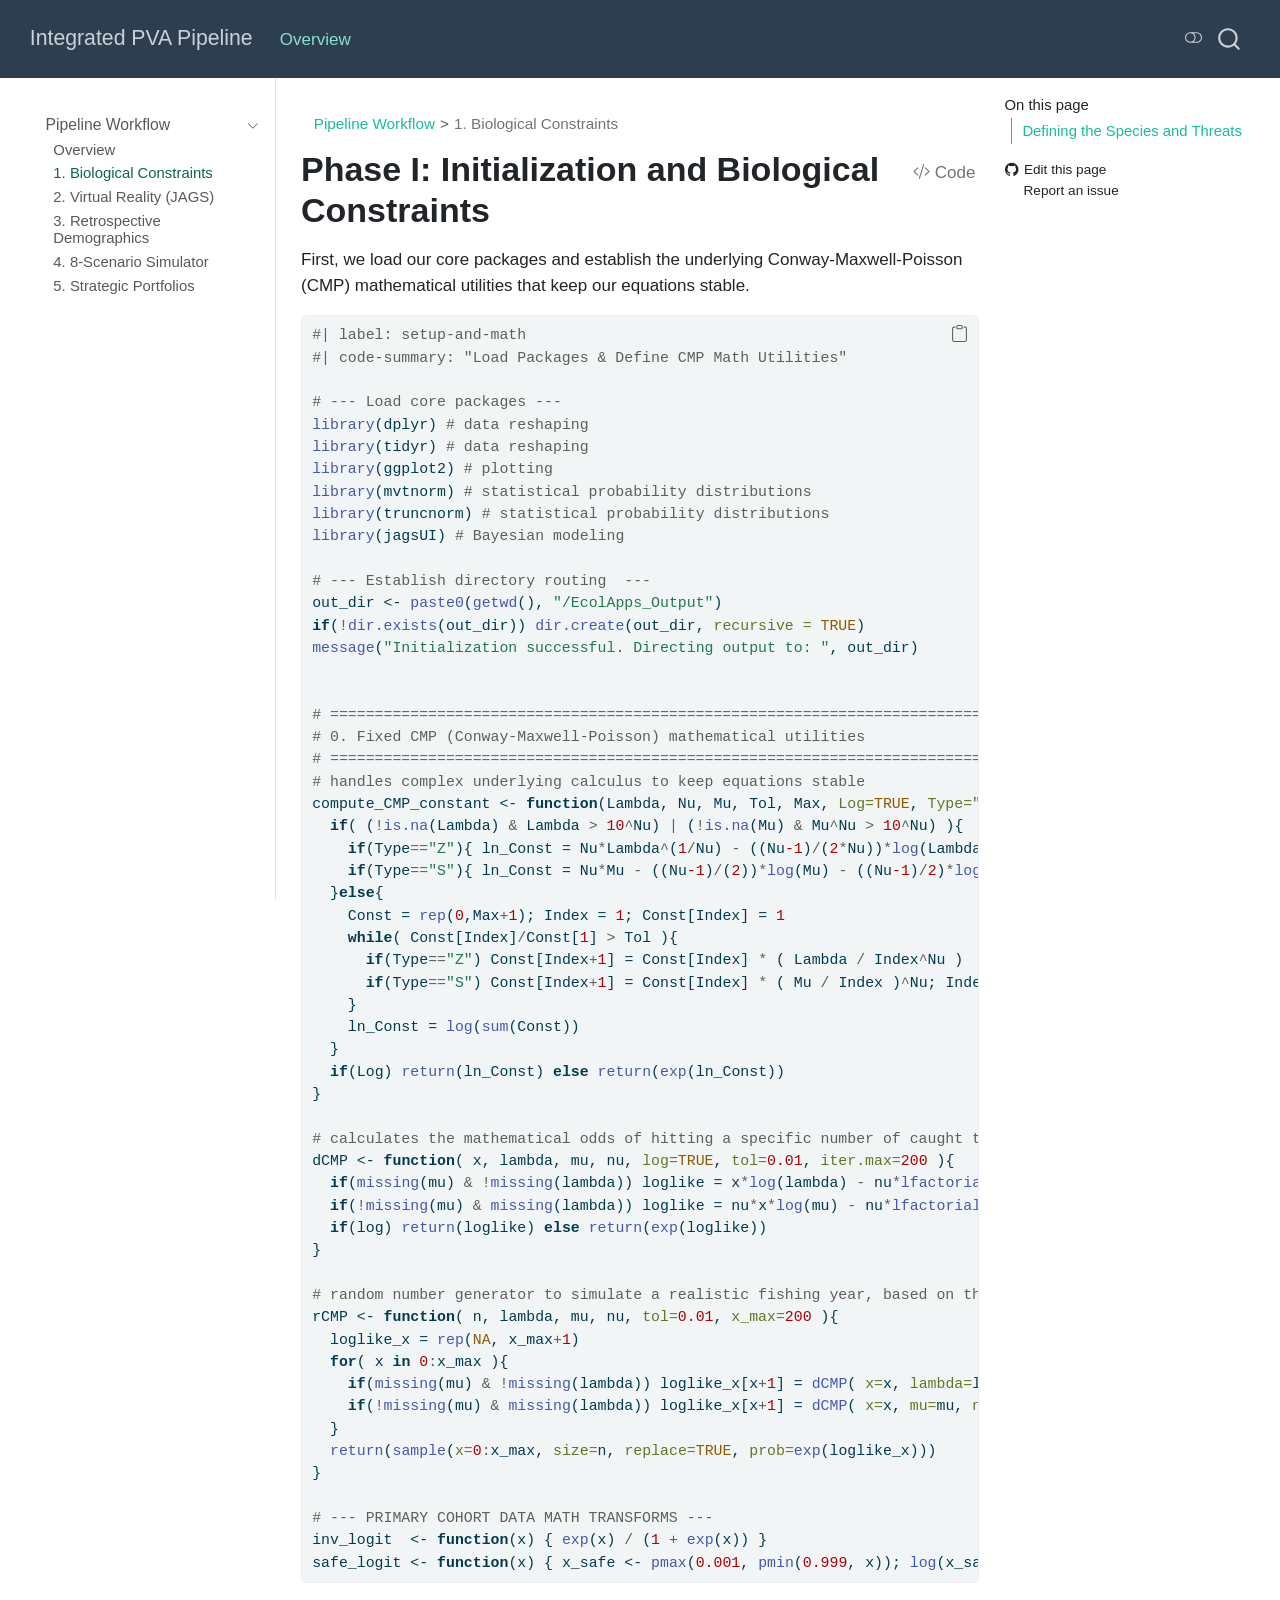
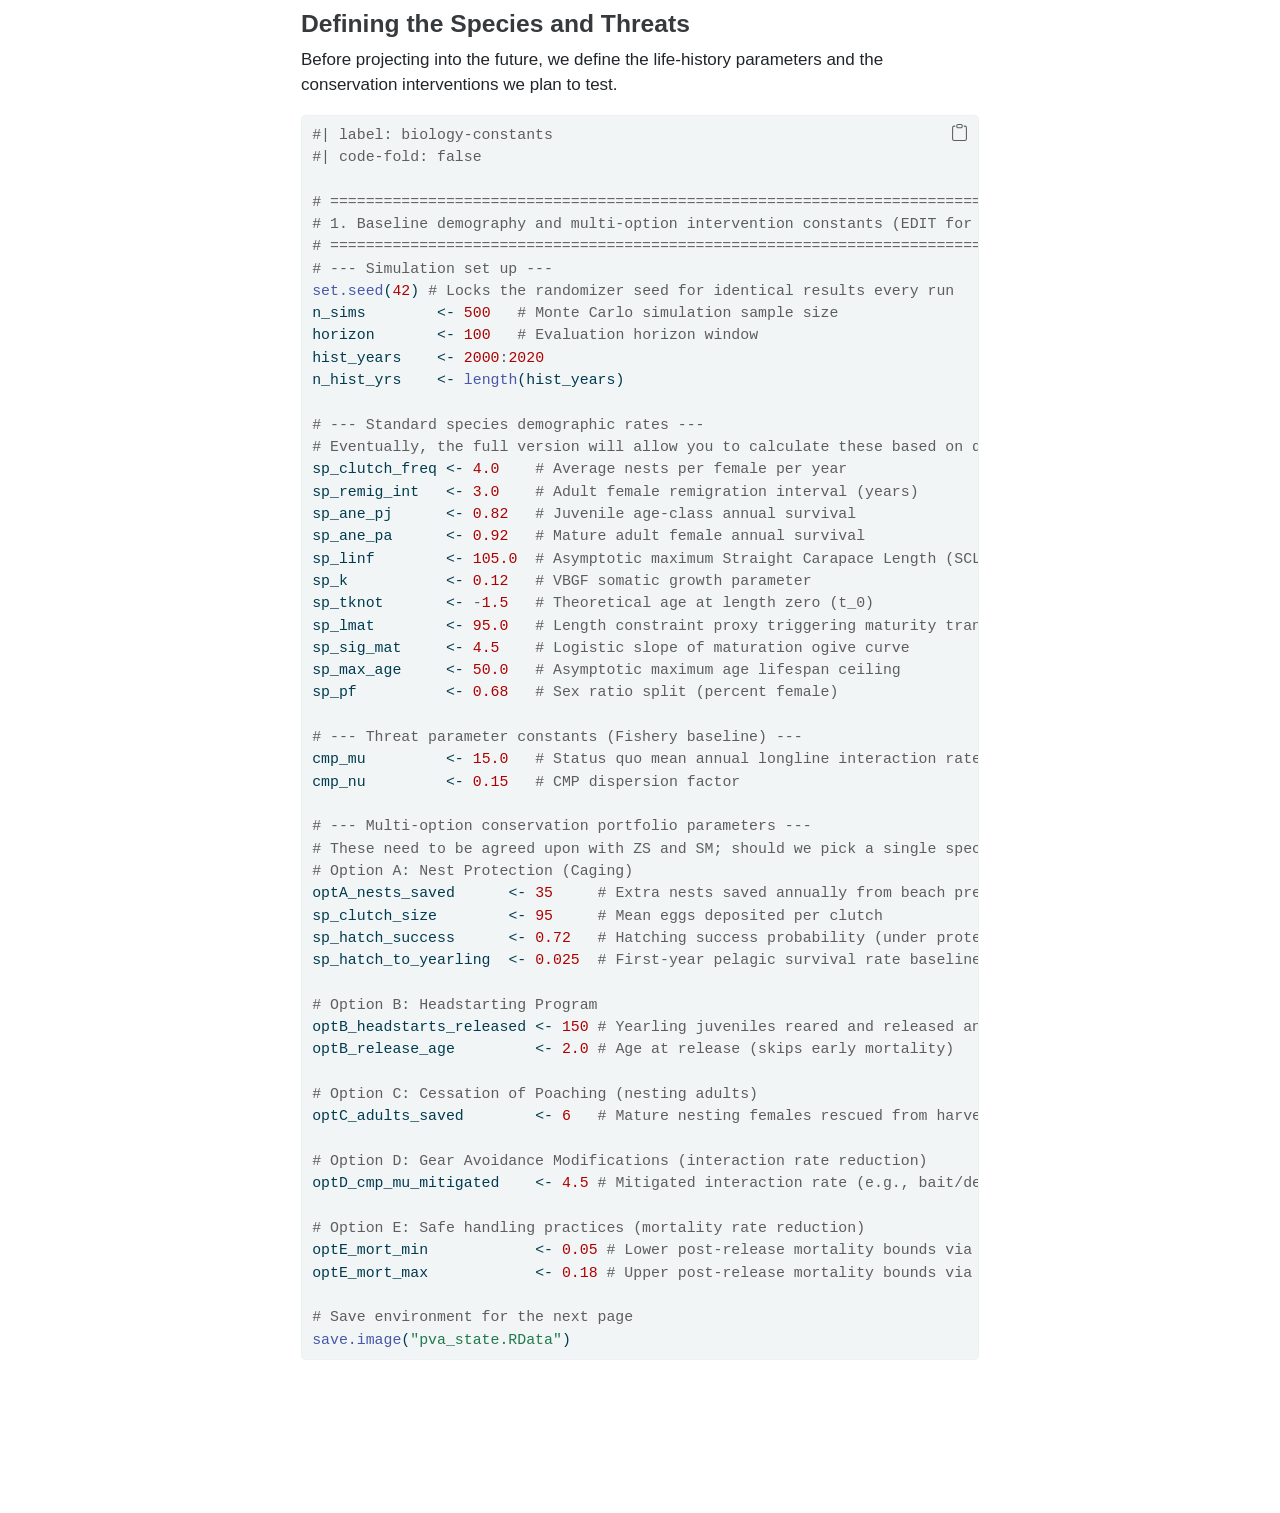
==== docs/01-setup.html @ b5c36e91 "initial commit of integrated PVA pipeline" ====
<!DOCTYPE html>
<html xmlns="http://www.w3.org/1999/xhtml" lang="en" xml:lang="en"><head>

<meta charset="utf-8">
<meta name="generator" content="quarto-1.9.36">

<meta name="viewport" content="width=device-width, initial-scale=1.0, user-scalable=yes">


<title>Phase I: Initialization and Biological Constraints – Integrated PVA Pipeline</title>
<style>
/* Default styles provided by pandoc.
** See https://pandoc.org/MANUAL.html#variables-for-html for config info.
*/
code{white-space: pre-wrap;}
span.smallcaps{font-variant: small-caps;}
div.columns{display: flex; gap: min(4vw, 1.5em);}
div.column{flex: auto; overflow-x: auto;}
div.hanging-indent{margin-left: 1.5em; text-indent: -1.5em;}
ul.task-list{list-style: none;}
ul.task-list li input[type="checkbox"] {
  width: 0.8em;
  margin: 0 0.8em 0.2em -1em; /* quarto-specific, see https://github.com/quarto-dev/quarto-cli/issues/4556 */ 
  vertical-align: middle;
}
/* CSS for syntax highlighting */
html { -webkit-text-size-adjust: 100%; }
pre > code.sourceCode { white-space: pre; position: relative; }
pre > code.sourceCode > span { display: inline-block; line-height: 1.25; }
pre > code.sourceCode > span:empty { height: 1.2em; }
.sourceCode { overflow: visible; }
code.sourceCode > span { color: inherit; text-decoration: inherit; }
div.sourceCode { margin: 1em 0; }
pre.sourceCode { margin: 0; }
@media screen {
div.sourceCode { overflow: auto; }
}
@media print {
pre > code.sourceCode { white-space: pre-wrap; }
pre > code.sourceCode > span { text-indent: -5em; padding-left: 5em; }
}
pre.numberSource code
  { counter-reset: source-line 0; }
pre.numberSource code > span
  { position: relative; left: -4em; counter-increment: source-line; }
pre.numberSource code > span > a:first-child::before
  { content: counter(source-line);
    position: relative; left: -1em; text-align: right; vertical-align: baseline;
    border: none; display: inline-block;
    -webkit-touch-callout: none; -webkit-user-select: none;
    -khtml-user-select: none; -moz-user-select: none;
    -ms-user-select: none; user-select: none;
    padding: 0 4px; width: 4em;
  }
pre.numberSource { margin-left: 3em;  padding-left: 4px; }
div.sourceCode
  {   }
@media screen {
pre > code.sourceCode > span > a:first-child::before { text-decoration: underline; }
}
</style>


<script src="site_libs/quarto-nav/quarto-nav.js"></script>
<script src="site_libs/clipboard/clipboard.min.js"></script>
<script src="site_libs/quarto-search/autocomplete.umd.js"></script>
<script src="site_libs/quarto-search/fuse.min.js"></script>
<script src="site_libs/quarto-search/quarto-search.js"></script>
<meta name="quarto:offset" content="./">
<script src="site_libs/quarto-html/quarto.js" type="module"></script>
<script src="site_libs/quarto-html/tabsets/tabsets.js" type="module"></script>
<script src="site_libs/quarto-html/popper.min.js"></script>
<script src="site_libs/quarto-html/tippy.umd.min.js"></script>
<script src="site_libs/quarto-html/anchor.min.js"></script>
<link href="site_libs/quarto-html/tippy.css" rel="stylesheet">
<link href="site_libs/quarto-html/quarto-syntax-highlighting-845c23b38eaddc0f92fda52bfe77a8c8.css" rel="stylesheet" class="quarto-color-scheme" id="quarto-text-highlighting-styles">
<link href="site_libs/quarto-html/quarto-syntax-highlighting-dark-f418161beb48e0141c760e455f12af2c.css" rel="stylesheet" class="quarto-color-scheme quarto-color-alternate" id="quarto-text-highlighting-styles">
<link href="site_libs/quarto-html/quarto-syntax-highlighting-845c23b38eaddc0f92fda52bfe77a8c8.css" rel="stylesheet" class="quarto-color-scheme-extra" id="quarto-text-highlighting-styles">
<script src="site_libs/bootstrap/bootstrap.min.js"></script>
<link href="site_libs/bootstrap/bootstrap-icons.css" rel="stylesheet">
<link href="site_libs/bootstrap/bootstrap-edc4e7061c2c7a5ba8a1c034a1440415.min.css" rel="stylesheet" append-hash="true" class="quarto-color-scheme" id="quarto-bootstrap" data-mode="light">
<link href="site_libs/bootstrap/bootstrap-dark-89a05430e756aaca534b0ec7f0289466.min.css" rel="stylesheet" append-hash="true" class="quarto-color-scheme quarto-color-alternate" id="quarto-bootstrap" data-mode="dark">
<link href="site_libs/bootstrap/bootstrap-edc4e7061c2c7a5ba8a1c034a1440415.min.css" rel="stylesheet" append-hash="true" class="quarto-color-scheme-extra" id="quarto-bootstrap" data-mode="light">
<script id="quarto-search-options" type="application/json">{
  "location": "navbar",
  "copy-button": false,
  "collapse-after": 3,
  "panel-placement": "end",
  "type": "overlay",
  "limit": 50,
  "keyboard-shortcut": [
    "f",
    "/",
    "s"
  ],
  "show-item-context": false,
  "language": {
    "search-no-results-text": "No results",
    "search-matching-documents-text": "matching documents",
    "search-copy-link-title": "Copy link to search",
    "search-hide-matches-text": "Hide additional matches",
    "search-more-match-text": "more match in this document",
    "search-more-matches-text": "more matches in this document",
    "search-clear-button-title": "Clear",
    "search-text-placeholder": "",
    "search-detached-cancel-button-title": "Cancel",
    "search-submit-button-title": "Submit",
    "search-label": "Search"
  }
}</script>
<style>html{ scroll-behavior: smooth; }</style>


</head>

<body class="nav-sidebar floating nav-fixed quarto-light"><script id="quarto-html-before-body" type="application/javascript">
    const toggleBodyColorMode = (bsSheetEl) => {
      const mode = bsSheetEl.getAttribute("data-mode");
      const bodyEl = window.document.querySelector("body");
      if (mode === "dark") {
        bodyEl.classList.add("quarto-dark");
        bodyEl.classList.remove("quarto-light");
      } else {
        bodyEl.classList.add("quarto-light");
        bodyEl.classList.remove("quarto-dark");
      }
    }
    const toggleBodyColorPrimary = () => {
      const bsSheetEl = window.document.querySelector("link#quarto-bootstrap:not([rel=disabled-stylesheet])");
      if (bsSheetEl) {
        toggleBodyColorMode(bsSheetEl);
      }
    }
    const setColorSchemeToggle = (alternate) => {
      const toggles = window.document.querySelectorAll('.quarto-color-scheme-toggle');
      for (let i=0; i < toggles.length; i++) {
        const toggle = toggles[i];
        if (toggle) {
          if (alternate) {
            toggle.classList.add("alternate");
          } else {
            toggle.classList.remove("alternate");
          }
        }
      }
    };
    const toggleColorMode = (alternate) => {
      // Switch the stylesheets
      const primaryStylesheets = window.document.querySelectorAll('link.quarto-color-scheme:not(.quarto-color-alternate)');
      const alternateStylesheets = window.document.querySelectorAll('link.quarto-color-scheme.quarto-color-alternate');
      manageTransitions('#quarto-margin-sidebar .nav-link', false);
      if (alternate) {
        // note: dark is layered on light, we don't disable primary!
        enableStylesheet(alternateStylesheets);
        for (const sheetNode of alternateStylesheets) {
          if (sheetNode.id === "quarto-bootstrap") {
            toggleBodyColorMode(sheetNode);
          }
        }
      } else {
        disableStylesheet(alternateStylesheets);
        enableStylesheet(primaryStylesheets)
        toggleBodyColorPrimary();
      }
      manageTransitions('#quarto-margin-sidebar .nav-link', true);
      // Switch the toggles
      setColorSchemeToggle(alternate)
      // Hack to workaround the fact that safari doesn't
      // properly recolor the scrollbar when toggling (#1455)
      if (navigator.userAgent.indexOf('Safari') > 0 && navigator.userAgent.indexOf('Chrome') == -1) {
        manageTransitions("body", false);
        window.scrollTo(0, 1);
        setTimeout(() => {
          window.scrollTo(0, 0);
          manageTransitions("body", true);
        }, 40);
      }
    }
    const disableStylesheet = (stylesheets) => {
      for (let i=0; i < stylesheets.length; i++) {
        const stylesheet = stylesheets[i];
        stylesheet.rel = 'disabled-stylesheet';
      }
    }
    const enableStylesheet = (stylesheets) => {
      for (let i=0; i < stylesheets.length; i++) {
        const stylesheet = stylesheets[i];
        if(stylesheet.rel !== 'stylesheet') { // for Chrome, which will still FOUC without this check
          stylesheet.rel = 'stylesheet';
        }
      }
    }
    const manageTransitions = (selector, allowTransitions) => {
      const els = window.document.querySelectorAll(selector);
      for (let i=0; i < els.length; i++) {
        const el = els[i];
        if (allowTransitions) {
          el.classList.remove('notransition');
        } else {
          el.classList.add('notransition');
        }
      }
    }
    const isFileUrl = () => {
      return window.location.protocol === 'file:';
    }
    const hasAlternateSentinel = () => {
      let styleSentinel = getColorSchemeSentinel();
      if (styleSentinel !== null) {
        return styleSentinel === "alternate";
      } else {
        return false;
      }
    }
    const setStyleSentinel = (alternate) => {
      const value = alternate ? "alternate" : "default";
      if (!isFileUrl()) {
        window.localStorage.setItem("quarto-color-scheme", value);
      } else {
        localAlternateSentinel = value;
      }
    }
    const getColorSchemeSentinel = () => {
      if (!isFileUrl()) {
        const storageValue = window.localStorage.getItem("quarto-color-scheme");
        return storageValue != null ? storageValue : localAlternateSentinel;
      } else {
        return localAlternateSentinel;
      }
    }
    const toggleGiscusIfUsed = (isAlternate, darkModeDefault) => {
      const baseTheme = document.querySelector('#giscus-base-theme')?.value ?? 'light';
      const alternateTheme = document.querySelector('#giscus-alt-theme')?.value ?? 'dark';
      let newTheme = '';
      if(authorPrefersDark) {
        newTheme = isAlternate ? baseTheme : alternateTheme;
      } else {
        newTheme = isAlternate ? alternateTheme : baseTheme;
      }
      const changeGiscusTheme = () => {
        // From: https://github.com/giscus/giscus/issues/336
        const sendMessage = (message) => {
          const iframe = document.querySelector('iframe.giscus-frame');
          if (!iframe) return;
          iframe.contentWindow.postMessage({ giscus: message }, 'https://giscus.app');
        }
        sendMessage({
          setConfig: {
            theme: newTheme
          }
        });
      }
      const isGiscussLoaded = window.document.querySelector('iframe.giscus-frame') !== null;
      if (isGiscussLoaded) {
        changeGiscusTheme();
      }
    };
    const authorPrefersDark = false;
    const darkModeDefault = authorPrefersDark;
      document.querySelector('link#quarto-text-highlighting-styles.quarto-color-scheme-extra').rel = 'disabled-stylesheet';
      document.querySelector('link#quarto-bootstrap.quarto-color-scheme-extra').rel = 'disabled-stylesheet';
    let localAlternateSentinel = darkModeDefault ? 'alternate' : 'default';
    // Dark / light mode switch
    window.quartoToggleColorScheme = () => {
      // Read the current dark / light value
      let toAlternate = !hasAlternateSentinel();
      toggleColorMode(toAlternate);
      setStyleSentinel(toAlternate);
      toggleGiscusIfUsed(toAlternate, darkModeDefault);
      window.dispatchEvent(new Event('resize'));
    };
    // Switch to dark mode if need be
    if (hasAlternateSentinel()) {
      toggleColorMode(true);
    } else {
      toggleColorMode(false);
    }
  </script>

<div id="quarto-search-results"></div>
  <header id="quarto-header" class="headroom fixed-top">
    <nav class="navbar navbar-expand-lg " data-bs-theme="dark">
      <div class="navbar-container container-fluid">
      <div class="navbar-brand-container mx-auto">
    <a class="navbar-brand" href="./index.html">
    <span class="navbar-title">Integrated PVA Pipeline</span>
    </a>
  </div>
            <div id="quarto-search" class="" title="Search"></div>
          <button class="navbar-toggler" type="button" data-bs-toggle="collapse" data-bs-target="#navbarCollapse" aria-controls="navbarCollapse" role="menu" aria-expanded="false" aria-label="Toggle navigation" onclick="if (window.quartoToggleHeadroom) { window.quartoToggleHeadroom(); }">
  <span class="navbar-toggler-icon"></span>
</button>
          <div class="collapse navbar-collapse" id="navbarCollapse">
            <ul class="navbar-nav navbar-nav-scroll me-auto">
  <li class="nav-item">
    <a class="nav-link active" href="./index.html" aria-current="page"> 
<span class="menu-text">Overview</span></a>
  </li>  
</ul>
          </div> <!-- /navcollapse -->
            <div class="quarto-navbar-tools">
  <a href="" class="quarto-color-scheme-toggle quarto-navigation-tool  px-1" onclick="window.quartoToggleColorScheme(); return false;" title="Toggle dark mode"><i class="bi"></i></a>
</div>
      </div> <!-- /container-fluid -->
    </nav>
  <nav class="quarto-secondary-nav">
    <div class="container-fluid d-flex">
      <button type="button" class="quarto-btn-toggle btn" data-bs-toggle="collapse" role="button" data-bs-target=".quarto-sidebar-collapse-item" aria-controls="quarto-sidebar" aria-expanded="false" aria-label="Toggle sidebar navigation" onclick="if (window.quartoToggleHeadroom) { window.quartoToggleHeadroom(); }">
        <i class="bi bi-layout-text-sidebar-reverse"></i>
      </button>
        <nav class="quarto-page-breadcrumbs" aria-label="breadcrumb"><ol class="breadcrumb"><li class="breadcrumb-item"><a href="./index.html">Pipeline Workflow</a></li><li class="breadcrumb-item"><a href="./01-setup.html">1. Biological Constraints</a></li></ol></nav>
        <a class="flex-grow-1" role="navigation" data-bs-toggle="collapse" data-bs-target=".quarto-sidebar-collapse-item" aria-controls="quarto-sidebar" aria-expanded="false" aria-label="Toggle sidebar navigation" onclick="if (window.quartoToggleHeadroom) { window.quartoToggleHeadroom(); }">      
        </a>
    </div>
  </nav>
</header>
<!-- content -->
<div id="quarto-content" class="quarto-container page-columns page-rows-contents page-layout-article page-navbar">
<!-- sidebar -->
  <nav id="quarto-sidebar" class="sidebar collapse collapse-horizontal quarto-sidebar-collapse-item sidebar-navigation floating overflow-auto">
    <div class="sidebar-menu-container"> 
    <ul class="list-unstyled mt-1">
        <li class="sidebar-item sidebar-item-section">
      <div class="sidebar-item-container"> 
            <a class="sidebar-item-text sidebar-link text-start" data-bs-toggle="collapse" data-bs-target="#quarto-sidebar-section-1" role="navigation" aria-expanded="true">
 <span class="menu-text">Pipeline Workflow</span></a>
          <a class="sidebar-item-toggle text-start" data-bs-toggle="collapse" data-bs-target="#quarto-sidebar-section-1" role="navigation" aria-expanded="true" aria-label="Toggle section">
            <i class="bi bi-chevron-right ms-2"></i>
          </a> 
      </div>
      <ul id="quarto-sidebar-section-1" class="collapse list-unstyled sidebar-section depth1 show">  
          <li class="sidebar-item">
  <div class="sidebar-item-container"> 
  <a href="./index.html" class="sidebar-item-text sidebar-link">
 <span class="menu-text">Overview</span></a>
  </div>
</li>
          <li class="sidebar-item">
  <div class="sidebar-item-container"> 
  <a href="./01-setup.html" class="sidebar-item-text sidebar-link active">
 <span class="menu-text">1. Biological Constraints</span></a>
  </div>
</li>
          <li class="sidebar-item">
  <div class="sidebar-item-container"> 
  <a href="./02-data.html" class="sidebar-item-text sidebar-link">
 <span class="menu-text">2. Virtual Reality (JAGS)</span></a>
  </div>
</li>
          <li class="sidebar-item">
  <div class="sidebar-item-container"> 
  <a href="./03-ane.html" class="sidebar-item-text sidebar-link">
 <span class="menu-text">3. Retrospective Demographics</span></a>
  </div>
</li>
          <li class="sidebar-item">
  <div class="sidebar-item-container"> 
  <a href="./04-sim.html" class="sidebar-item-text sidebar-link">
 <span class="menu-text">4. 8-Scenario Simulator</span></a>
  </div>
</li>
          <li class="sidebar-item">
  <div class="sidebar-item-container"> 
  <a href="./05-outcome.html" class="sidebar-item-text sidebar-link">
 <span class="menu-text">5. Strategic Portfolios</span></a>
  </div>
</li>
      </ul>
  </li>
    </ul>
    </div>
</nav>
<div id="quarto-sidebar-glass" class="quarto-sidebar-collapse-item" data-bs-toggle="collapse" data-bs-target=".quarto-sidebar-collapse-item"></div>
<!-- margin-sidebar -->
    <div id="quarto-margin-sidebar" class="sidebar margin-sidebar">
        <nav id="TOC" role="doc-toc" class="toc-active">
    <h2 id="toc-title">On this page</h2>
   
  <ul>
  <li><a href="#defining-the-species-and-threats" id="toc-defining-the-species-and-threats" class="nav-link active" data-scroll-target="#defining-the-species-and-threats">Defining the Species and Threats</a></li>
  </ul>
<div class="toc-actions"><ul><li><a href="https://github.com/AnnaOrtega-NOAA/integrated-pva-pipeline/edit/main/01-setup.qmd" class="toc-action"><i class="bi bi-github"></i>Edit this page</a></li><li><a href="https://github.com/AnnaOrtega-NOAA/integrated-pva-pipeline/issues/new" class="toc-action"><i class="bi empty"></i>Report an issue</a></li></ul></div></nav>
    </div>
<!-- main -->
<main class="content" id="quarto-document-content">


<header id="title-block-header" class="quarto-title-block default"><nav class="quarto-page-breadcrumbs quarto-title-breadcrumbs d-none d-lg-block" aria-label="breadcrumb"><ol class="breadcrumb"><li class="breadcrumb-item"><a href="./index.html">Pipeline Workflow</a></li><li class="breadcrumb-item"><a href="./01-setup.html">1. Biological Constraints</a></li></ol></nav>
<div class="quarto-title">
<div class="quarto-title-block"><div><h1 class="title">Phase I: Initialization and Biological Constraints</h1><button type="button" class="btn code-tools-button" id="quarto-code-tools-source"><i class="bi"></i> Code</button></div></div>
</div>



<div class="quarto-title-meta">

    
  
    
  </div>
  


</header>


<p>First, we load our core packages and establish the underlying Conway-Maxwell-Poisson (CMP) mathematical utilities that keep our equations stable.</p>
<div class="code-copy-outer-scaffold"><div class="sourceCode" id="cb1"><pre class="sourceCode r code-with-copy"><code class="sourceCode r"><span id="cb1-1"><a href="#cb1-1" aria-hidden="true" tabindex="-1"></a><span class="co">#| label: setup-and-math</span></span>
<span id="cb1-2"><a href="#cb1-2" aria-hidden="true" tabindex="-1"></a><span class="co">#| code-summary: "Load Packages &amp; Define CMP Math Utilities"</span></span>
<span id="cb1-3"><a href="#cb1-3" aria-hidden="true" tabindex="-1"></a></span>
<span id="cb1-4"><a href="#cb1-4" aria-hidden="true" tabindex="-1"></a><span class="co"># --- Load core packages ---</span></span>
<span id="cb1-5"><a href="#cb1-5" aria-hidden="true" tabindex="-1"></a><span class="fu">library</span>(dplyr) <span class="co"># data reshaping</span></span>
<span id="cb1-6"><a href="#cb1-6" aria-hidden="true" tabindex="-1"></a><span class="fu">library</span>(tidyr) <span class="co"># data reshaping</span></span>
<span id="cb1-7"><a href="#cb1-7" aria-hidden="true" tabindex="-1"></a><span class="fu">library</span>(ggplot2) <span class="co"># plotting</span></span>
<span id="cb1-8"><a href="#cb1-8" aria-hidden="true" tabindex="-1"></a><span class="fu">library</span>(mvtnorm) <span class="co"># statistical probability distributions</span></span>
<span id="cb1-9"><a href="#cb1-9" aria-hidden="true" tabindex="-1"></a><span class="fu">library</span>(truncnorm) <span class="co"># statistical probability distributions</span></span>
<span id="cb1-10"><a href="#cb1-10" aria-hidden="true" tabindex="-1"></a><span class="fu">library</span>(jagsUI) <span class="co"># Bayesian modeling</span></span>
<span id="cb1-11"><a href="#cb1-11" aria-hidden="true" tabindex="-1"></a></span>
<span id="cb1-12"><a href="#cb1-12" aria-hidden="true" tabindex="-1"></a><span class="co"># --- Establish directory routing  ---</span></span>
<span id="cb1-13"><a href="#cb1-13" aria-hidden="true" tabindex="-1"></a>out_dir <span class="ot">&lt;-</span> <span class="fu">paste0</span>(<span class="fu">getwd</span>(), <span class="st">"/EcolApps_Output"</span>)</span>
<span id="cb1-14"><a href="#cb1-14" aria-hidden="true" tabindex="-1"></a><span class="cf">if</span>(<span class="sc">!</span><span class="fu">dir.exists</span>(out_dir)) <span class="fu">dir.create</span>(out_dir, <span class="at">recursive =</span> <span class="cn">TRUE</span>)</span>
<span id="cb1-15"><a href="#cb1-15" aria-hidden="true" tabindex="-1"></a><span class="fu">message</span>(<span class="st">"Initialization successful. Directing output to: "</span>, out_dir)</span>
<span id="cb1-16"><a href="#cb1-16" aria-hidden="true" tabindex="-1"></a></span>
<span id="cb1-17"><a href="#cb1-17" aria-hidden="true" tabindex="-1"></a></span>
<span id="cb1-18"><a href="#cb1-18" aria-hidden="true" tabindex="-1"></a><span class="co"># ==============================================================================</span></span>
<span id="cb1-19"><a href="#cb1-19" aria-hidden="true" tabindex="-1"></a><span class="co"># 0. Fixed CMP (Conway-Maxwell-Poisson) mathematical utilities</span></span>
<span id="cb1-20"><a href="#cb1-20" aria-hidden="true" tabindex="-1"></a><span class="co"># ==============================================================================</span></span>
<span id="cb1-21"><a href="#cb1-21" aria-hidden="true" tabindex="-1"></a><span class="co"># handles complex underlying calculus to keep equations stable</span></span>
<span id="cb1-22"><a href="#cb1-22" aria-hidden="true" tabindex="-1"></a>compute_CMP_constant <span class="ot">&lt;-</span> <span class="cf">function</span>(Lambda, Nu, Mu, Tol, Max, <span class="at">Log=</span><span class="cn">TRUE</span>, <span class="at">Type=</span><span class="st">"Z"</span>){</span>
<span id="cb1-23"><a href="#cb1-23" aria-hidden="true" tabindex="-1"></a>  <span class="cf">if</span>( (<span class="sc">!</span><span class="fu">is.na</span>(Lambda) <span class="sc">&amp;</span> Lambda <span class="sc">&gt;</span> <span class="dv">10</span><span class="sc">^</span>Nu) <span class="sc">|</span> (<span class="sc">!</span><span class="fu">is.na</span>(Mu) <span class="sc">&amp;</span> Mu<span class="sc">^</span>Nu <span class="sc">&gt;</span> <span class="dv">10</span><span class="sc">^</span>Nu) ){</span>
<span id="cb1-24"><a href="#cb1-24" aria-hidden="true" tabindex="-1"></a>    <span class="cf">if</span>(Type<span class="sc">==</span><span class="st">"Z"</span>){ ln_Const <span class="ot">=</span> Nu<span class="sc">*</span>Lambda<span class="sc">^</span>(<span class="dv">1</span><span class="sc">/</span>Nu) <span class="sc">-</span> ((Nu<span class="dv">-1</span>)<span class="sc">/</span>(<span class="dv">2</span><span class="sc">*</span>Nu))<span class="sc">*</span><span class="fu">log</span>(Lambda) <span class="sc">-</span> ((Nu<span class="dv">-1</span>)<span class="sc">/</span><span class="dv">2</span>)<span class="sc">*</span><span class="fu">log</span>(<span class="dv">2</span><span class="sc">*</span>pi) <span class="sc">-</span> (<span class="dv">1</span><span class="sc">/</span><span class="dv">2</span>)<span class="sc">*</span><span class="fu">log</span>(Nu) }</span>
<span id="cb1-25"><a href="#cb1-25" aria-hidden="true" tabindex="-1"></a>    <span class="cf">if</span>(Type<span class="sc">==</span><span class="st">"S"</span>){ ln_Const <span class="ot">=</span> Nu<span class="sc">*</span>Mu <span class="sc">-</span> ((Nu<span class="dv">-1</span>)<span class="sc">/</span>(<span class="dv">2</span>))<span class="sc">*</span><span class="fu">log</span>(Mu) <span class="sc">-</span> ((Nu<span class="dv">-1</span>)<span class="sc">/</span><span class="dv">2</span>)<span class="sc">*</span><span class="fu">log</span>(<span class="dv">2</span><span class="sc">*</span>pi) <span class="sc">-</span> (<span class="dv">1</span><span class="sc">/</span><span class="dv">2</span>)<span class="sc">*</span><span class="fu">log</span>(Nu) }</span>
<span id="cb1-26"><a href="#cb1-26" aria-hidden="true" tabindex="-1"></a>  }<span class="cf">else</span>{</span>
<span id="cb1-27"><a href="#cb1-27" aria-hidden="true" tabindex="-1"></a>    Const <span class="ot">=</span> <span class="fu">rep</span>(<span class="dv">0</span>,Max<span class="sc">+</span><span class="dv">1</span>); Index <span class="ot">=</span> <span class="dv">1</span>; Const[Index] <span class="ot">=</span> <span class="dv">1</span></span>
<span id="cb1-28"><a href="#cb1-28" aria-hidden="true" tabindex="-1"></a>    <span class="cf">while</span>( Const[Index]<span class="sc">/</span>Const[<span class="dv">1</span>] <span class="sc">&gt;</span> Tol ){</span>
<span id="cb1-29"><a href="#cb1-29" aria-hidden="true" tabindex="-1"></a>      <span class="cf">if</span>(Type<span class="sc">==</span><span class="st">"Z"</span>) Const[Index<span class="sc">+</span><span class="dv">1</span>] <span class="ot">=</span> Const[Index] <span class="sc">*</span> ( Lambda <span class="sc">/</span> Index<span class="sc">^</span>Nu )</span>
<span id="cb1-30"><a href="#cb1-30" aria-hidden="true" tabindex="-1"></a>      <span class="cf">if</span>(Type<span class="sc">==</span><span class="st">"S"</span>) Const[Index<span class="sc">+</span><span class="dv">1</span>] <span class="ot">=</span> Const[Index] <span class="sc">*</span> ( Mu <span class="sc">/</span> Index )<span class="sc">^</span>Nu; Index <span class="ot">=</span> Index <span class="sc">+</span> <span class="dv">1</span></span>
<span id="cb1-31"><a href="#cb1-31" aria-hidden="true" tabindex="-1"></a>    }</span>
<span id="cb1-32"><a href="#cb1-32" aria-hidden="true" tabindex="-1"></a>    ln_Const <span class="ot">=</span> <span class="fu">log</span>(<span class="fu">sum</span>(Const))</span>
<span id="cb1-33"><a href="#cb1-33" aria-hidden="true" tabindex="-1"></a>  }</span>
<span id="cb1-34"><a href="#cb1-34" aria-hidden="true" tabindex="-1"></a>  <span class="cf">if</span>(Log) <span class="fu">return</span>(ln_Const) <span class="cf">else</span> <span class="fu">return</span>(<span class="fu">exp</span>(ln_Const))</span>
<span id="cb1-35"><a href="#cb1-35" aria-hidden="true" tabindex="-1"></a>}</span>
<span id="cb1-36"><a href="#cb1-36" aria-hidden="true" tabindex="-1"></a></span>
<span id="cb1-37"><a href="#cb1-37" aria-hidden="true" tabindex="-1"></a><span class="co"># calculates the mathematical odds of hitting a specific number of caught turtles</span></span>
<span id="cb1-38"><a href="#cb1-38" aria-hidden="true" tabindex="-1"></a>dCMP <span class="ot">&lt;-</span> <span class="cf">function</span>( x, lambda, mu, nu, <span class="at">log=</span><span class="cn">TRUE</span>, <span class="at">tol=</span><span class="fl">0.01</span>, <span class="at">iter.max=</span><span class="dv">200</span> ){</span>
<span id="cb1-39"><a href="#cb1-39" aria-hidden="true" tabindex="-1"></a>  <span class="cf">if</span>(<span class="fu">missing</span>(mu) <span class="sc">&amp;</span> <span class="sc">!</span><span class="fu">missing</span>(lambda)) loglike <span class="ot">=</span> x<span class="sc">*</span><span class="fu">log</span>(lambda) <span class="sc">-</span> nu<span class="sc">*</span><span class="fu">lfactorial</span>(x) <span class="sc">-</span> <span class="fu">compute_CMP_constant</span>(<span class="at">Lambda=</span>lambda, <span class="at">Nu=</span>nu, <span class="at">Mu=</span><span class="cn">NA</span>, <span class="at">Tol=</span>tol, <span class="at">Max=</span>iter.max, <span class="at">Log=</span><span class="cn">TRUE</span>, <span class="at">Type=</span><span class="st">"Z"</span>)</span>
<span id="cb1-40"><a href="#cb1-40" aria-hidden="true" tabindex="-1"></a>  <span class="cf">if</span>(<span class="sc">!</span><span class="fu">missing</span>(mu) <span class="sc">&amp;</span> <span class="fu">missing</span>(lambda)) loglike <span class="ot">=</span> nu<span class="sc">*</span>x<span class="sc">*</span><span class="fu">log</span>(mu) <span class="sc">-</span> nu<span class="sc">*</span><span class="fu">lfactorial</span>(x) <span class="sc">-</span> <span class="fu">compute_CMP_constant</span>(<span class="at">Lambda=</span><span class="cn">NA</span>, <span class="at">Nu=</span>nu, <span class="at">Mu=</span>mu, <span class="at">Tol=</span>tol, <span class="at">Max=</span>iter.max, <span class="at">Log=</span><span class="cn">TRUE</span>, <span class="at">Type=</span><span class="st">"S"</span>)</span>
<span id="cb1-41"><a href="#cb1-41" aria-hidden="true" tabindex="-1"></a>  <span class="cf">if</span>(log) <span class="fu">return</span>(loglike) <span class="cf">else</span> <span class="fu">return</span>(<span class="fu">exp</span>(loglike))</span>
<span id="cb1-42"><a href="#cb1-42" aria-hidden="true" tabindex="-1"></a>}</span>
<span id="cb1-43"><a href="#cb1-43" aria-hidden="true" tabindex="-1"></a></span>
<span id="cb1-44"><a href="#cb1-44" aria-hidden="true" tabindex="-1"></a><span class="co"># random number generator to simulate a realistic fishing year, based on the odds above</span></span>
<span id="cb1-45"><a href="#cb1-45" aria-hidden="true" tabindex="-1"></a>rCMP <span class="ot">&lt;-</span> <span class="cf">function</span>( n, lambda, mu, nu, <span class="at">tol=</span><span class="fl">0.01</span>, <span class="at">x_max=</span><span class="dv">200</span> ){</span>
<span id="cb1-46"><a href="#cb1-46" aria-hidden="true" tabindex="-1"></a>  loglike_x <span class="ot">=</span> <span class="fu">rep</span>(<span class="cn">NA</span>, x_max<span class="sc">+</span><span class="dv">1</span>)</span>
<span id="cb1-47"><a href="#cb1-47" aria-hidden="true" tabindex="-1"></a>  <span class="cf">for</span>( x <span class="cf">in</span> <span class="dv">0</span><span class="sc">:</span>x_max ){</span>
<span id="cb1-48"><a href="#cb1-48" aria-hidden="true" tabindex="-1"></a>    <span class="cf">if</span>(<span class="fu">missing</span>(mu) <span class="sc">&amp;</span> <span class="sc">!</span><span class="fu">missing</span>(lambda)) loglike_x[x<span class="sc">+</span><span class="dv">1</span>] <span class="ot">=</span> <span class="fu">dCMP</span>( <span class="at">x=</span>x, <span class="at">lambda=</span>lambda, <span class="at">nu=</span>nu, <span class="at">log=</span><span class="cn">TRUE</span>, <span class="at">tol=</span>tol, <span class="at">iter.max=</span>x_max)</span>
<span id="cb1-49"><a href="#cb1-49" aria-hidden="true" tabindex="-1"></a>    <span class="cf">if</span>(<span class="sc">!</span><span class="fu">missing</span>(mu) <span class="sc">&amp;</span> <span class="fu">missing</span>(lambda)) loglike_x[x<span class="sc">+</span><span class="dv">1</span>] <span class="ot">=</span> <span class="fu">dCMP</span>( <span class="at">x=</span>x, <span class="at">mu=</span>mu, <span class="at">nu=</span>nu, <span class="at">log=</span><span class="cn">TRUE</span>, <span class="at">tol=</span>tol, <span class="at">iter.max=</span>x_max)</span>
<span id="cb1-50"><a href="#cb1-50" aria-hidden="true" tabindex="-1"></a>  }</span>
<span id="cb1-51"><a href="#cb1-51" aria-hidden="true" tabindex="-1"></a>  <span class="fu">return</span>(<span class="fu">sample</span>(<span class="at">x=</span><span class="dv">0</span><span class="sc">:</span>x_max, <span class="at">size=</span>n, <span class="at">replace=</span><span class="cn">TRUE</span>, <span class="at">prob=</span><span class="fu">exp</span>(loglike_x)))</span>
<span id="cb1-52"><a href="#cb1-52" aria-hidden="true" tabindex="-1"></a>}</span>
<span id="cb1-53"><a href="#cb1-53" aria-hidden="true" tabindex="-1"></a></span>
<span id="cb1-54"><a href="#cb1-54" aria-hidden="true" tabindex="-1"></a><span class="co"># --- PRIMARY COHORT DATA MATH TRANSFORMS ---</span></span>
<span id="cb1-55"><a href="#cb1-55" aria-hidden="true" tabindex="-1"></a>inv_logit  <span class="ot">&lt;-</span> <span class="cf">function</span>(x) { <span class="fu">exp</span>(x) <span class="sc">/</span> (<span class="dv">1</span> <span class="sc">+</span> <span class="fu">exp</span>(x)) }</span>
<span id="cb1-56"><a href="#cb1-56" aria-hidden="true" tabindex="-1"></a>safe_logit <span class="ot">&lt;-</span> <span class="cf">function</span>(x) { x_safe <span class="ot">&lt;-</span> <span class="fu">pmax</span>(<span class="fl">0.001</span>, <span class="fu">pmin</span>(<span class="fl">0.999</span>, x)); <span class="fu">log</span>(x_safe <span class="sc">/</span> (<span class="dv">1</span> <span class="sc">-</span> x_safe)) }</span></code></pre></div><button title="Copy to Clipboard" class="code-copy-button"><i class="bi"></i></button></div>
<section id="defining-the-species-and-threats" class="level3">
<h3 class="anchored" data-anchor-id="defining-the-species-and-threats">Defining the Species and Threats</h3>
<p>Before projecting into the future, we define the life-history parameters and the conservation interventions we plan to test.</p>
<div class="code-copy-outer-scaffold"><div class="sourceCode" id="cb2"><pre class="sourceCode r code-with-copy"><code class="sourceCode r"><span id="cb2-1"><a href="#cb2-1" aria-hidden="true" tabindex="-1"></a><span class="co">#| label: biology-constants</span></span>
<span id="cb2-2"><a href="#cb2-2" aria-hidden="true" tabindex="-1"></a><span class="co">#| code-fold: false</span></span>
<span id="cb2-3"><a href="#cb2-3" aria-hidden="true" tabindex="-1"></a></span>
<span id="cb2-4"><a href="#cb2-4" aria-hidden="true" tabindex="-1"></a><span class="co"># =========================================================================================</span></span>
<span id="cb2-5"><a href="#cb2-5" aria-hidden="true" tabindex="-1"></a><span class="co"># 1. Baseline demography and multi-option intervention constants (EDIT for your population)</span></span>
<span id="cb2-6"><a href="#cb2-6" aria-hidden="true" tabindex="-1"></a><span class="co"># =========================================================================================</span></span>
<span id="cb2-7"><a href="#cb2-7" aria-hidden="true" tabindex="-1"></a><span class="co"># --- Simulation set up ---</span></span>
<span id="cb2-8"><a href="#cb2-8" aria-hidden="true" tabindex="-1"></a><span class="fu">set.seed</span>(<span class="dv">42</span>) <span class="co"># Locks the randomizer seed for identical results every run</span></span>
<span id="cb2-9"><a href="#cb2-9" aria-hidden="true" tabindex="-1"></a>n_sims        <span class="ot">&lt;-</span> <span class="dv">500</span>   <span class="co"># Monte Carlo simulation sample size</span></span>
<span id="cb2-10"><a href="#cb2-10" aria-hidden="true" tabindex="-1"></a>horizon       <span class="ot">&lt;-</span> <span class="dv">100</span>   <span class="co"># Evaluation horizon window</span></span>
<span id="cb2-11"><a href="#cb2-11" aria-hidden="true" tabindex="-1"></a>hist_years    <span class="ot">&lt;-</span> <span class="dv">2000</span><span class="sc">:</span><span class="dv">2020</span></span>
<span id="cb2-12"><a href="#cb2-12" aria-hidden="true" tabindex="-1"></a>n_hist_yrs    <span class="ot">&lt;-</span> <span class="fu">length</span>(hist_years)</span>
<span id="cb2-13"><a href="#cb2-13" aria-hidden="true" tabindex="-1"></a></span>
<span id="cb2-14"><a href="#cb2-14" aria-hidden="true" tabindex="-1"></a><span class="co"># --- Standard species demographic rates ---</span></span>
<span id="cb2-15"><a href="#cb2-15" aria-hidden="true" tabindex="-1"></a><span class="co"># Eventually, the full version will allow you to calculate these based on data inputs</span></span>
<span id="cb2-16"><a href="#cb2-16" aria-hidden="true" tabindex="-1"></a>sp_clutch_freq <span class="ot">&lt;-</span> <span class="fl">4.0</span>    <span class="co"># Average nests per female per year</span></span>
<span id="cb2-17"><a href="#cb2-17" aria-hidden="true" tabindex="-1"></a>sp_remig_int   <span class="ot">&lt;-</span> <span class="fl">3.0</span>    <span class="co"># Adult female remigration interval (years)</span></span>
<span id="cb2-18"><a href="#cb2-18" aria-hidden="true" tabindex="-1"></a>sp_ane_pj      <span class="ot">&lt;-</span> <span class="fl">0.82</span>   <span class="co"># Juvenile age-class annual survival</span></span>
<span id="cb2-19"><a href="#cb2-19" aria-hidden="true" tabindex="-1"></a>sp_ane_pa      <span class="ot">&lt;-</span> <span class="fl">0.92</span>   <span class="co"># Mature adult female annual survival</span></span>
<span id="cb2-20"><a href="#cb2-20" aria-hidden="true" tabindex="-1"></a>sp_linf        <span class="ot">&lt;-</span> <span class="fl">105.0</span>  <span class="co"># Asymptotic maximum Straight Carapace Length (SCL, cm)</span></span>
<span id="cb2-21"><a href="#cb2-21" aria-hidden="true" tabindex="-1"></a>sp_k           <span class="ot">&lt;-</span> <span class="fl">0.12</span>   <span class="co"># VBGF somatic growth parameter</span></span>
<span id="cb2-22"><a href="#cb2-22" aria-hidden="true" tabindex="-1"></a>sp_tknot       <span class="ot">&lt;-</span> <span class="sc">-</span><span class="fl">1.5</span>   <span class="co"># Theoretical age at length zero (t_0)</span></span>
<span id="cb2-23"><a href="#cb2-23" aria-hidden="true" tabindex="-1"></a>sp_lmat        <span class="ot">&lt;-</span> <span class="fl">95.0</span>   <span class="co"># Length constraint proxy triggering maturity transition</span></span>
<span id="cb2-24"><a href="#cb2-24" aria-hidden="true" tabindex="-1"></a>sp_sig_mat     <span class="ot">&lt;-</span> <span class="fl">4.5</span>    <span class="co"># Logistic slope of maturation ogive curve</span></span>
<span id="cb2-25"><a href="#cb2-25" aria-hidden="true" tabindex="-1"></a>sp_max_age     <span class="ot">&lt;-</span> <span class="fl">50.0</span>   <span class="co"># Asymptotic maximum age lifespan ceiling</span></span>
<span id="cb2-26"><a href="#cb2-26" aria-hidden="true" tabindex="-1"></a>sp_pf          <span class="ot">&lt;-</span> <span class="fl">0.68</span>   <span class="co"># Sex ratio split (percent female)</span></span>
<span id="cb2-27"><a href="#cb2-27" aria-hidden="true" tabindex="-1"></a></span>
<span id="cb2-28"><a href="#cb2-28" aria-hidden="true" tabindex="-1"></a><span class="co"># --- Threat parameter constants (Fishery baseline) ---</span></span>
<span id="cb2-29"><a href="#cb2-29" aria-hidden="true" tabindex="-1"></a>cmp_mu         <span class="ot">&lt;-</span> <span class="fl">15.0</span>   <span class="co"># Status quo mean annual longline interaction rate</span></span>
<span id="cb2-30"><a href="#cb2-30" aria-hidden="true" tabindex="-1"></a>cmp_nu         <span class="ot">&lt;-</span> <span class="fl">0.15</span>   <span class="co"># CMP dispersion factor</span></span>
<span id="cb2-31"><a href="#cb2-31" aria-hidden="true" tabindex="-1"></a></span>
<span id="cb2-32"><a href="#cb2-32" aria-hidden="true" tabindex="-1"></a><span class="co"># --- Multi-option conservation portfolio parameters ---</span></span>
<span id="cb2-33"><a href="#cb2-33" aria-hidden="true" tabindex="-1"></a><span class="co"># These need to be agreed upon with ZS and SM; should we pick a single species of turtle?</span></span>
<span id="cb2-34"><a href="#cb2-34" aria-hidden="true" tabindex="-1"></a><span class="co"># Option A: Nest Protection (Caging)</span></span>
<span id="cb2-35"><a href="#cb2-35" aria-hidden="true" tabindex="-1"></a>optA_nests_saved      <span class="ot">&lt;-</span> <span class="dv">35</span>     <span class="co"># Extra nests saved annually from beach predators</span></span>
<span id="cb2-36"><a href="#cb2-36" aria-hidden="true" tabindex="-1"></a>sp_clutch_size        <span class="ot">&lt;-</span> <span class="dv">95</span>     <span class="co"># Mean eggs deposited per clutch</span></span>
<span id="cb2-37"><a href="#cb2-37" aria-hidden="true" tabindex="-1"></a>sp_hatch_success      <span class="ot">&lt;-</span> <span class="fl">0.72</span>   <span class="co"># Hatching success probability (under protection)</span></span>
<span id="cb2-38"><a href="#cb2-38" aria-hidden="true" tabindex="-1"></a>sp_hatch_to_yearling  <span class="ot">&lt;-</span> <span class="fl">0.025</span>  <span class="co"># First-year pelagic survival rate baseline</span></span>
<span id="cb2-39"><a href="#cb2-39" aria-hidden="true" tabindex="-1"></a></span>
<span id="cb2-40"><a href="#cb2-40" aria-hidden="true" tabindex="-1"></a><span class="co"># Option B: Headstarting Program</span></span>
<span id="cb2-41"><a href="#cb2-41" aria-hidden="true" tabindex="-1"></a>optB_headstarts_released <span class="ot">&lt;-</span> <span class="dv">150</span> <span class="co"># Yearling juveniles reared and released annually, potential to do 3 months, 6 months, etc.</span></span>
<span id="cb2-42"><a href="#cb2-42" aria-hidden="true" tabindex="-1"></a>optB_release_age         <span class="ot">&lt;-</span> <span class="fl">2.0</span> <span class="co"># Age at release (skips early mortality)</span></span>
<span id="cb2-43"><a href="#cb2-43" aria-hidden="true" tabindex="-1"></a></span>
<span id="cb2-44"><a href="#cb2-44" aria-hidden="true" tabindex="-1"></a><span class="co"># Option C: Cessation of Poaching (nesting adults)</span></span>
<span id="cb2-45"><a href="#cb2-45" aria-hidden="true" tabindex="-1"></a>optC_adults_saved        <span class="ot">&lt;-</span> <span class="dv">6</span>   <span class="co"># Mature nesting females rescued from harvest annually</span></span>
<span id="cb2-46"><a href="#cb2-46" aria-hidden="true" tabindex="-1"></a></span>
<span id="cb2-47"><a href="#cb2-47" aria-hidden="true" tabindex="-1"></a><span class="co"># Option D: Gear Avoidance Modifications (interaction rate reduction)</span></span>
<span id="cb2-48"><a href="#cb2-48" aria-hidden="true" tabindex="-1"></a>optD_cmp_mu_mitigated    <span class="ot">&lt;-</span> <span class="fl">4.5</span> <span class="co"># Mitigated interaction rate (e.g., bait/depth shifts)</span></span>
<span id="cb2-49"><a href="#cb2-49" aria-hidden="true" tabindex="-1"></a></span>
<span id="cb2-50"><a href="#cb2-50" aria-hidden="true" tabindex="-1"></a><span class="co"># Option E: Safe handling practices (mortality rate reduction)</span></span>
<span id="cb2-51"><a href="#cb2-51" aria-hidden="true" tabindex="-1"></a>optE_mort_min            <span class="ot">&lt;-</span> <span class="fl">0.05</span> <span class="co"># Lower post-release mortality bounds via circle hooks</span></span>
<span id="cb2-52"><a href="#cb2-52" aria-hidden="true" tabindex="-1"></a>optE_mort_max            <span class="ot">&lt;-</span> <span class="fl">0.18</span> <span class="co"># Upper post-release mortality bounds via circle hooks</span></span>
<span id="cb2-53"><a href="#cb2-53" aria-hidden="true" tabindex="-1"></a></span>
<span id="cb2-54"><a href="#cb2-54" aria-hidden="true" tabindex="-1"></a><span class="co"># Save environment for the next page</span></span>
<span id="cb2-55"><a href="#cb2-55" aria-hidden="true" tabindex="-1"></a><span class="fu">save.image</span>(<span class="st">"pva_state.RData"</span>)</span></code></pre></div><button title="Copy to Clipboard" class="code-copy-button"><i class="bi"></i></button></div>


<!-- -->

</section>

</main> <!-- /main -->
<script id="quarto-html-after-body" type="application/javascript">
  window.document.addEventListener("DOMContentLoaded", function (event) {
    // Ensure there is a toggle, if there isn't float one in the top right
    if (window.document.querySelector('.quarto-color-scheme-toggle') === null) {
      const a = window.document.createElement('a');
      a.classList.add('top-right');
      a.classList.add('quarto-color-scheme-toggle');
      a.href = "";
      a.onclick = function() { try { window.quartoToggleColorScheme(); } catch {} return false; };
      const i = window.document.createElement("i");
      i.classList.add('bi');
      a.appendChild(i);
      window.document.body.appendChild(a);
    }
    setColorSchemeToggle(hasAlternateSentinel())
    const icon = "";
    const anchorJS = new window.AnchorJS();
    anchorJS.options = {
      placement: 'right',
      icon: icon
    };
    anchorJS.add('.anchored');
    const isCodeAnnotation = (el) => {
      for (const clz of el.classList) {
        if (clz.startsWith('code-annotation-')) {                     
          return true;
        }
      }
      return false;
    }
    const onCopySuccess = function(e) {
      // button target
      const button = e.trigger;
      // don't keep focus
      button.blur();
      // flash "checked"
      button.classList.add('code-copy-button-checked');
      var currentTitle = button.getAttribute("title");
      button.setAttribute("title", "Copied!");
      let tooltip;
      if (window.bootstrap) {
        button.setAttribute("data-bs-toggle", "tooltip");
        button.setAttribute("data-bs-placement", "left");
        button.setAttribute("data-bs-title", "Copied!");
        tooltip = new bootstrap.Tooltip(button, 
          { trigger: "manual", 
            customClass: "code-copy-button-tooltip",
            offset: [0, -8]});
        tooltip.show();    
      }
      setTimeout(function() {
        if (tooltip) {
          tooltip.hide();
          button.removeAttribute("data-bs-title");
          button.removeAttribute("data-bs-toggle");
          button.removeAttribute("data-bs-placement");
        }
        button.setAttribute("title", currentTitle);
        button.classList.remove('code-copy-button-checked');
      }, 1000);
      // clear code selection
      e.clearSelection();
    }
    const getTextToCopy = function(trigger) {
      const outerScaffold = trigger.parentElement.cloneNode(true);
      const codeEl = outerScaffold.querySelector('code');
      for (const childEl of codeEl.children) {
        if (isCodeAnnotation(childEl)) {
          childEl.remove();
        }
      }
      return codeEl.innerText;
    }
    const clipboard = new window.ClipboardJS('.code-copy-button:not([data-in-quarto-modal])', {
      text: getTextToCopy
    });
    clipboard.on('success', onCopySuccess);
    if (window.document.getElementById('quarto-embedded-source-code-modal')) {
      const clipboardModal = new window.ClipboardJS('.code-copy-button[data-in-quarto-modal]', {
        text: getTextToCopy,
        container: window.document.getElementById('quarto-embedded-source-code-modal')
      });
      clipboardModal.on('success', onCopySuccess);
    }
    const viewSource = window.document.getElementById('quarto-view-source') ||
                       window.document.getElementById('quarto-code-tools-source');
    if (viewSource) {
      const sourceUrl = viewSource.getAttribute("data-quarto-source-url");
      viewSource.addEventListener("click", function(e) {
        if (sourceUrl) {
          // rstudio viewer pane
          if (/\bcapabilities=\b/.test(window.location)) {
            window.open(sourceUrl);
          } else {
            window.location.href = sourceUrl;
          }
        } else {
          const modal = new bootstrap.Modal(document.getElementById('quarto-embedded-source-code-modal'));
          modal.show();
        }
        return false;
      });
    }
    function toggleCodeHandler(show) {
      return function(e) {
        const detailsSrc = window.document.querySelectorAll(".cell > details > .sourceCode");
        for (let i=0; i<detailsSrc.length; i++) {
          const details = detailsSrc[i].parentElement;
          if (show) {
            details.open = true;
          } else {
            details.removeAttribute("open");
          }
        }
        const cellCodeDivs = window.document.querySelectorAll(".cell > .sourceCode");
        const fromCls = show ? "hidden" : "unhidden";
        const toCls = show ? "unhidden" : "hidden";
        for (let i=0; i<cellCodeDivs.length; i++) {
          const codeDiv = cellCodeDivs[i];
          if (codeDiv.classList.contains(fromCls)) {
            codeDiv.classList.remove(fromCls);
            codeDiv.classList.add(toCls);
          } 
        }
        return false;
      }
    }
    const hideAllCode = window.document.getElementById("quarto-hide-all-code");
    if (hideAllCode) {
      hideAllCode.addEventListener("click", toggleCodeHandler(false));
    }
    const showAllCode = window.document.getElementById("quarto-show-all-code");
    if (showAllCode) {
      showAllCode.addEventListener("click", toggleCodeHandler(true));
    }
      var localhostRegex = new RegExp(/^(?:http|https):\/\/localhost\:?[0-9]*\//);
      var mailtoRegex = new RegExp(/^mailto:/);
        var filterRegex = new RegExp("https:\/\/annaortega-noaa\.github\.io\/integrated-pva-pipeline");
      var isInternal = (href) => {
          return filterRegex.test(href) || localhostRegex.test(href) || mailtoRegex.test(href);
      }
      // Inspect non-navigation links and adorn them if external
     var links = window.document.querySelectorAll('a[href]:not(.nav-link):not(.navbar-brand):not(.toc-action):not(.sidebar-link):not(.sidebar-item-toggle):not(.pagination-link):not(.no-external):not([aria-hidden]):not(.dropdown-item):not(.quarto-navigation-tool):not(.about-link)');
      for (var i=0; i<links.length; i++) {
        const link = links[i];
        if (!isInternal(link.href)) {
          // undo the damage that might have been done by quarto-nav.js in the case of
          // links that we want to consider external
          if (link.dataset.originalHref !== undefined) {
            link.href = link.dataset.originalHref;
          }
        }
      }
    function tippyHover(el, contentFn, onTriggerFn, onUntriggerFn) {
      const config = {
        allowHTML: true,
        maxWidth: 500,
        delay: 100,
        arrow: false,
        appendTo: function(el) {
            return el.parentElement;
        },
        interactive: true,
        interactiveBorder: 10,
        theme: 'quarto',
        placement: 'bottom-start',
      };
      if (contentFn) {
        config.content = contentFn;
      }
      if (onTriggerFn) {
        config.onTrigger = onTriggerFn;
      }
      if (onUntriggerFn) {
        config.onUntrigger = onUntriggerFn;
      }
      window.tippy(el, config); 
    }
    const noterefs = window.document.querySelectorAll('a[role="doc-noteref"]');
    for (var i=0; i<noterefs.length; i++) {
      const ref = noterefs[i];
      tippyHover(ref, function() {
        // use id or data attribute instead here
        let href = ref.getAttribute('data-footnote-href') || ref.getAttribute('href');
        try { href = new URL(href).hash; } catch {}
        const id = href.replace(/^#\/?/, "");
        const note = window.document.getElementById(id);
        if (note) {
          return note.innerHTML;
        } else {
          return "";
        }
      });
    }
    const xrefs = window.document.querySelectorAll('a.quarto-xref');
    const processXRef = (id, note) => {
      // Strip column container classes
      const stripColumnClz = (el) => {
        el.classList.remove("page-full", "page-columns");
        if (el.children) {
          for (const child of el.children) {
            stripColumnClz(child);
          }
        }
      }
      stripColumnClz(note)
      if (id === null || id.startsWith('sec-')) {
        // Special case sections, only their first couple elements
        const container = document.createElement("div");
        if (note.children && note.children.length > 2) {
          container.appendChild(note.children[0].cloneNode(true));
          for (let i = 1; i < note.children.length; i++) {
            const child = note.children[i];
            if (child.tagName === "P" && child.innerText === "") {
              continue;
            } else {
              container.appendChild(child.cloneNode(true));
              break;
            }
          }
          if (window.Quarto?.typesetMath) {
            window.Quarto.typesetMath(container);
          }
          return container.innerHTML
        } else {
          if (window.Quarto?.typesetMath) {
            window.Quarto.typesetMath(note);
          }
          return note.innerHTML;
        }
      } else {
        // Remove any anchor links if they are present
        const anchorLink = note.querySelector('a.anchorjs-link');
        if (anchorLink) {
          anchorLink.remove();
        }
        if (window.Quarto?.typesetMath) {
          window.Quarto.typesetMath(note);
        }
        if (note.classList.contains("callout")) {
          return note.outerHTML;
        } else {
          return note.innerHTML;
        }
      }
    }
    for (var i=0; i<xrefs.length; i++) {
      const xref = xrefs[i];
      tippyHover(xref, undefined, function(instance) {
        instance.disable();
        let url = xref.getAttribute('href');
        let hash = undefined; 
        if (url.startsWith('#')) {
          hash = url;
        } else {
          try { hash = new URL(url).hash; } catch {}
        }
        if (hash) {
          const id = hash.replace(/^#\/?/, "");
          const note = window.document.getElementById(id);
          if (note !== null) {
            try {
              const html = processXRef(id, note.cloneNode(true));
              instance.setContent(html);
            } finally {
              instance.enable();
              instance.show();
            }
          } else {
            // See if we can fetch this
            fetch(url.split('#')[0])
            .then(res => res.text())
            .then(html => {
              const parser = new DOMParser();
              const htmlDoc = parser.parseFromString(html, "text/html");
              const note = htmlDoc.getElementById(id);
              if (note !== null) {
                const html = processXRef(id, note);
                instance.setContent(html);
              } 
            }).finally(() => {
              instance.enable();
              instance.show();
            });
          }
        } else {
          // See if we can fetch a full url (with no hash to target)
          // This is a special case and we should probably do some content thinning / targeting
          fetch(url)
          .then(res => res.text())
          .then(html => {
            const parser = new DOMParser();
            const htmlDoc = parser.parseFromString(html, "text/html");
            const note = htmlDoc.querySelector('main.content');
            if (note !== null) {
              // This should only happen for chapter cross references
              // (since there is no id in the URL)
              // remove the first header
              if (note.children.length > 0 && note.children[0].tagName === "HEADER") {
                note.children[0].remove();
              }
              const html = processXRef(null, note);
              instance.setContent(html);
            } 
          }).finally(() => {
            instance.enable();
            instance.show();
          });
        }
      }, function(instance) {
      });
    }
        let selectedAnnoteEl;
        const selectorForAnnotation = ( cell, annotation) => {
          let cellAttr = 'data-code-cell="' + cell + '"';
          let lineAttr = 'data-code-annotation="' +  annotation + '"';
          const selector = 'span[' + cellAttr + '][' + lineAttr + ']';
          return selector;
        }
        const selectCodeLines = (annoteEl) => {
          const doc = window.document;
          const targetCell = annoteEl.getAttribute("data-target-cell");
          const targetAnnotation = annoteEl.getAttribute("data-target-annotation");
          const annoteSpan = window.document.querySelector(selectorForAnnotation(targetCell, targetAnnotation));
          const lines = annoteSpan.getAttribute("data-code-lines").split(",");
          const lineIds = lines.map((line) => {
            return targetCell + "-" + line;
          })
          let top = null;
          let height = null;
          let parent = null;
          if (lineIds.length > 0) {
              //compute the position of the single el (top and bottom and make a div)
              const el = window.document.getElementById(lineIds[0]);
              top = el.offsetTop;
              height = el.offsetHeight;
              parent = el.parentElement.parentElement;
            if (lineIds.length > 1) {
              const lastEl = window.document.getElementById(lineIds[lineIds.length - 1]);
              const bottom = lastEl.offsetTop + lastEl.offsetHeight;
              height = bottom - top;
            }
            if (top !== null && height !== null && parent !== null) {
              // cook up a div (if necessary) and position it 
              let div = window.document.getElementById("code-annotation-line-highlight");
              if (div === null) {
                div = window.document.createElement("div");
                div.setAttribute("id", "code-annotation-line-highlight");
                div.style.position = 'absolute';
                parent.appendChild(div);
              }
              div.style.top = top - 2 + "px";
              div.style.height = height + 4 + "px";
              div.style.left = 0;
              let gutterDiv = window.document.getElementById("code-annotation-line-highlight-gutter");
              if (gutterDiv === null) {
                gutterDiv = window.document.createElement("div");
                gutterDiv.setAttribute("id", "code-annotation-line-highlight-gutter");
                gutterDiv.style.position = 'absolute';
                const codeCell = window.document.getElementById(targetCell);
                const gutter = codeCell.querySelector('.code-annotation-gutter');
                gutter.appendChild(gutterDiv);
              }
              gutterDiv.style.top = top - 2 + "px";
              gutterDiv.style.height = height + 4 + "px";
            }
            selectedAnnoteEl = annoteEl;
          }
        };
        const unselectCodeLines = () => {
          const elementsIds = ["code-annotation-line-highlight", "code-annotation-line-highlight-gutter"];
          elementsIds.forEach((elId) => {
            const div = window.document.getElementById(elId);
            if (div) {
              div.remove();
            }
          });
          selectedAnnoteEl = undefined;
        };
          // Handle positioning of the toggle
      window.addEventListener(
        "resize",
        throttle(() => {
          elRect = undefined;
          if (selectedAnnoteEl) {
            selectCodeLines(selectedAnnoteEl);
          }
        }, 10)
      );
      function throttle(fn, ms) {
      let throttle = false;
      let timer;
        return (...args) => {
          if(!throttle) { // first call gets through
              fn.apply(this, args);
              throttle = true;
          } else { // all the others get throttled
              if(timer) clearTimeout(timer); // cancel #2
              timer = setTimeout(() => {
                fn.apply(this, args);
                timer = throttle = false;
              }, ms);
          }
        };
      }
        // Attach click handler to the DT
        const annoteDls = window.document.querySelectorAll('dt[data-target-cell]');
        for (const annoteDlNode of annoteDls) {
          annoteDlNode.addEventListener('click', (event) => {
            const clickedEl = event.target;
            if (clickedEl !== selectedAnnoteEl) {
              unselectCodeLines();
              const activeEl = window.document.querySelector('dt[data-target-cell].code-annotation-active');
              if (activeEl) {
                activeEl.classList.remove('code-annotation-active');
              }
              selectCodeLines(clickedEl);
              clickedEl.classList.add('code-annotation-active');
            } else {
              // Unselect the line
              unselectCodeLines();
              clickedEl.classList.remove('code-annotation-active');
            }
          });
        }
    const findCites = (el) => {
      const parentEl = el.parentElement;
      if (parentEl) {
        const cites = parentEl.dataset.cites;
        if (cites) {
          return {
            el,
            cites: cites.split(' ')
          };
        } else {
          return findCites(el.parentElement)
        }
      } else {
        return undefined;
      }
    };
    var bibliorefs = window.document.querySelectorAll('a[role="doc-biblioref"]');
    for (var i=0; i<bibliorefs.length; i++) {
      const ref = bibliorefs[i];
      const citeInfo = findCites(ref);
      if (citeInfo) {
        tippyHover(citeInfo.el, function() {
          var popup = window.document.createElement('div');
          citeInfo.cites.forEach(function(cite) {
            var citeDiv = window.document.createElement('div');
            citeDiv.classList.add('hanging-indent');
            citeDiv.classList.add('csl-entry');
            var biblioDiv = window.document.getElementById('ref-' + cite);
            if (biblioDiv) {
              citeDiv.innerHTML = biblioDiv.innerHTML;
            }
            popup.appendChild(citeDiv);
          });
          return popup.innerHTML;
        });
      }
    }
  });
  </script><div class="modal fade" id="quarto-embedded-source-code-modal" tabindex="-1" aria-labelledby="quarto-embedded-source-code-modal-label" aria-hidden="true"><div class="modal-dialog modal-dialog-scrollable"><div class="modal-content"><div class="modal-header"><h5 class="modal-title" id="quarto-embedded-source-code-modal-label">Source Code</h5><button class="btn-close" data-bs-dismiss="modal"></button></div><div class="modal-body"><div class="">
<div class="code-copy-outer-scaffold"><div class="sourceCode" id="cb3" data-shortcodes="false"><pre class="sourceCode markdown code-with-copy"><code class="sourceCode markdown"><span id="cb3-1"><a href="#cb3-1" aria-hidden="true" tabindex="-1"></a><span class="co">---</span></span>
<span id="cb3-2"><a href="#cb3-2" aria-hidden="true" tabindex="-1"></a><span class="an">title:</span><span class="co"> "Phase I: Initialization and Biological Constraints"</span></span>
<span id="cb3-3"><a href="#cb3-3" aria-hidden="true" tabindex="-1"></a><span class="co">---</span></span>
<span id="cb3-4"><a href="#cb3-4" aria-hidden="true" tabindex="-1"></a></span>
<span id="cb3-5"><a href="#cb3-5" aria-hidden="true" tabindex="-1"></a>First, we load our core packages and establish the underlying Conway-Maxwell-Poisson (CMP) mathematical utilities that keep our equations stable.</span>
<span id="cb3-6"><a href="#cb3-6" aria-hidden="true" tabindex="-1"></a></span>
<span id="cb3-7"><a href="#cb3-7" aria-hidden="true" tabindex="-1"></a><span class="in">```r</span></span>
<span id="cb3-8"><a href="#cb3-8" aria-hidden="true" tabindex="-1"></a><span class="co">#| label: setup-and-math</span></span>
<span id="cb3-9"><a href="#cb3-9" aria-hidden="true" tabindex="-1"></a><span class="co">#| code-summary: "Load Packages &amp; Define CMP Math Utilities"</span></span>
<span id="cb3-10"><a href="#cb3-10" aria-hidden="true" tabindex="-1"></a></span>
<span id="cb3-11"><a href="#cb3-11" aria-hidden="true" tabindex="-1"></a><span class="co"># --- Load core packages ---</span></span>
<span id="cb3-12"><a href="#cb3-12" aria-hidden="true" tabindex="-1"></a><span class="fu">library</span>(dplyr) <span class="co"># data reshaping</span></span>
<span id="cb3-13"><a href="#cb3-13" aria-hidden="true" tabindex="-1"></a><span class="fu">library</span>(tidyr) <span class="co"># data reshaping</span></span>
<span id="cb3-14"><a href="#cb3-14" aria-hidden="true" tabindex="-1"></a><span class="fu">library</span>(ggplot2) <span class="co"># plotting</span></span>
<span id="cb3-15"><a href="#cb3-15" aria-hidden="true" tabindex="-1"></a><span class="fu">library</span>(mvtnorm) <span class="co"># statistical probability distributions</span></span>
<span id="cb3-16"><a href="#cb3-16" aria-hidden="true" tabindex="-1"></a><span class="fu">library</span>(truncnorm) <span class="co"># statistical probability distributions</span></span>
<span id="cb3-17"><a href="#cb3-17" aria-hidden="true" tabindex="-1"></a><span class="fu">library</span>(jagsUI) <span class="co"># Bayesian modeling</span></span>
<span id="cb3-18"><a href="#cb3-18" aria-hidden="true" tabindex="-1"></a></span>
<span id="cb3-19"><a href="#cb3-19" aria-hidden="true" tabindex="-1"></a><span class="co"># --- Establish directory routing  ---</span></span>
<span id="cb3-20"><a href="#cb3-20" aria-hidden="true" tabindex="-1"></a>out_dir <span class="ot">&lt;-</span> <span class="fu">paste0</span>(<span class="fu">getwd</span>(), <span class="st">"/EcolApps_Output"</span>)</span>
<span id="cb3-21"><a href="#cb3-21" aria-hidden="true" tabindex="-1"></a><span class="cf">if</span>(<span class="sc">!</span><span class="fu">dir.exists</span>(out_dir)) <span class="fu">dir.create</span>(out_dir, <span class="at">recursive =</span> <span class="cn">TRUE</span>)</span>
<span id="cb3-22"><a href="#cb3-22" aria-hidden="true" tabindex="-1"></a><span class="fu">message</span>(<span class="st">"Initialization successful. Directing output to: "</span>, out_dir)</span>
<span id="cb3-23"><a href="#cb3-23" aria-hidden="true" tabindex="-1"></a></span>
<span id="cb3-24"><a href="#cb3-24" aria-hidden="true" tabindex="-1"></a></span>
<span id="cb3-25"><a href="#cb3-25" aria-hidden="true" tabindex="-1"></a><span class="co"># ==============================================================================</span></span>
<span id="cb3-26"><a href="#cb3-26" aria-hidden="true" tabindex="-1"></a><span class="co"># 0. Fixed CMP (Conway-Maxwell-Poisson) mathematical utilities</span></span>
<span id="cb3-27"><a href="#cb3-27" aria-hidden="true" tabindex="-1"></a><span class="co"># ==============================================================================</span></span>
<span id="cb3-28"><a href="#cb3-28" aria-hidden="true" tabindex="-1"></a><span class="co"># handles complex underlying calculus to keep equations stable</span></span>
<span id="cb3-29"><a href="#cb3-29" aria-hidden="true" tabindex="-1"></a>compute_CMP_constant <span class="ot">&lt;-</span> <span class="cf">function</span>(Lambda, Nu, Mu, Tol, Max, <span class="at">Log=</span><span class="cn">TRUE</span>, <span class="at">Type=</span><span class="st">"Z"</span>){</span>
<span id="cb3-30"><a href="#cb3-30" aria-hidden="true" tabindex="-1"></a>  <span class="cf">if</span>( (<span class="sc">!</span><span class="fu">is.na</span>(Lambda) <span class="sc">&amp;</span> Lambda <span class="sc">&gt;</span> <span class="dv">10</span><span class="sc">^</span>Nu) <span class="sc">|</span> (<span class="sc">!</span><span class="fu">is.na</span>(Mu) <span class="sc">&amp;</span> Mu<span class="sc">^</span>Nu <span class="sc">&gt;</span> <span class="dv">10</span><span class="sc">^</span>Nu) ){</span>
<span id="cb3-31"><a href="#cb3-31" aria-hidden="true" tabindex="-1"></a>    <span class="cf">if</span>(Type<span class="sc">==</span><span class="st">"Z"</span>){ ln_Const <span class="ot">=</span> Nu<span class="sc">*</span>Lambda<span class="sc">^</span>(<span class="dv">1</span><span class="sc">/</span>Nu) <span class="sc">-</span> ((Nu<span class="dv">-1</span>)<span class="sc">/</span>(<span class="dv">2</span><span class="sc">*</span>Nu))<span class="sc">*</span><span class="fu">log</span>(Lambda) <span class="sc">-</span> ((Nu<span class="dv">-1</span>)<span class="sc">/</span><span class="dv">2</span>)<span class="sc">*</span><span class="fu">log</span>(<span class="dv">2</span><span class="sc">*</span>pi) <span class="sc">-</span> (<span class="dv">1</span><span class="sc">/</span><span class="dv">2</span>)<span class="sc">*</span><span class="fu">log</span>(Nu) }</span>
<span id="cb3-32"><a href="#cb3-32" aria-hidden="true" tabindex="-1"></a>    <span class="cf">if</span>(Type<span class="sc">==</span><span class="st">"S"</span>){ ln_Const <span class="ot">=</span> Nu<span class="sc">*</span>Mu <span class="sc">-</span> ((Nu<span class="dv">-1</span>)<span class="sc">/</span>(<span class="dv">2</span>))<span class="sc">*</span><span class="fu">log</span>(Mu) <span class="sc">-</span> ((Nu<span class="dv">-1</span>)<span class="sc">/</span><span class="dv">2</span>)<span class="sc">*</span><span class="fu">log</span>(<span class="dv">2</span><span class="sc">*</span>pi) <span class="sc">-</span> (<span class="dv">1</span><span class="sc">/</span><span class="dv">2</span>)<span class="sc">*</span><span class="fu">log</span>(Nu) }</span>
<span id="cb3-33"><a href="#cb3-33" aria-hidden="true" tabindex="-1"></a>  }<span class="cf">else</span>{</span>
<span id="cb3-34"><a href="#cb3-34" aria-hidden="true" tabindex="-1"></a>    Const <span class="ot">=</span> <span class="fu">rep</span>(<span class="dv">0</span>,Max<span class="sc">+</span><span class="dv">1</span>); Index <span class="ot">=</span> <span class="dv">1</span>; Const[Index] <span class="ot">=</span> <span class="dv">1</span></span>
<span id="cb3-35"><a href="#cb3-35" aria-hidden="true" tabindex="-1"></a>    <span class="cf">while</span>( Const[Index]<span class="sc">/</span>Const[<span class="dv">1</span>] <span class="sc">&gt;</span> Tol ){</span>
<span id="cb3-36"><a href="#cb3-36" aria-hidden="true" tabindex="-1"></a>      <span class="cf">if</span>(Type<span class="sc">==</span><span class="st">"Z"</span>) Const[Index<span class="sc">+</span><span class="dv">1</span>] <span class="ot">=</span> Const[Index] <span class="sc">*</span> ( Lambda <span class="sc">/</span> Index<span class="sc">^</span>Nu )</span>
<span id="cb3-37"><a href="#cb3-37" aria-hidden="true" tabindex="-1"></a>      <span class="cf">if</span>(Type<span class="sc">==</span><span class="st">"S"</span>) Const[Index<span class="sc">+</span><span class="dv">1</span>] <span class="ot">=</span> Const[Index] <span class="sc">*</span> ( Mu <span class="sc">/</span> Index )<span class="sc">^</span>Nu; Index <span class="ot">=</span> Index <span class="sc">+</span> <span class="dv">1</span></span>
<span id="cb3-38"><a href="#cb3-38" aria-hidden="true" tabindex="-1"></a>    }</span>
<span id="cb3-39"><a href="#cb3-39" aria-hidden="true" tabindex="-1"></a>    ln_Const <span class="ot">=</span> <span class="fu">log</span>(<span class="fu">sum</span>(Const))</span>
<span id="cb3-40"><a href="#cb3-40" aria-hidden="true" tabindex="-1"></a>  }</span>
<span id="cb3-41"><a href="#cb3-41" aria-hidden="true" tabindex="-1"></a>  <span class="cf">if</span>(Log) <span class="fu">return</span>(ln_Const) <span class="cf">else</span> <span class="fu">return</span>(<span class="fu">exp</span>(ln_Const))</span>
<span id="cb3-42"><a href="#cb3-42" aria-hidden="true" tabindex="-1"></a>}</span>
<span id="cb3-43"><a href="#cb3-43" aria-hidden="true" tabindex="-1"></a></span>
<span id="cb3-44"><a href="#cb3-44" aria-hidden="true" tabindex="-1"></a><span class="co"># calculates the mathematical odds of hitting a specific number of caught turtles</span></span>
<span id="cb3-45"><a href="#cb3-45" aria-hidden="true" tabindex="-1"></a>dCMP <span class="ot">&lt;-</span> <span class="cf">function</span>( x, lambda, mu, nu, <span class="at">log=</span><span class="cn">TRUE</span>, <span class="at">tol=</span><span class="fl">0.01</span>, <span class="at">iter.max=</span><span class="dv">200</span> ){</span>
<span id="cb3-46"><a href="#cb3-46" aria-hidden="true" tabindex="-1"></a>  <span class="cf">if</span>(<span class="fu">missing</span>(mu) <span class="sc">&amp;</span> <span class="sc">!</span><span class="fu">missing</span>(lambda)) loglike <span class="ot">=</span> x<span class="sc">*</span><span class="fu">log</span>(lambda) <span class="sc">-</span> nu<span class="sc">*</span><span class="fu">lfactorial</span>(x) <span class="sc">-</span> <span class="fu">compute_CMP_constant</span>(<span class="at">Lambda=</span>lambda, <span class="at">Nu=</span>nu, <span class="at">Mu=</span><span class="cn">NA</span>, <span class="at">Tol=</span>tol, <span class="at">Max=</span>iter.max, <span class="at">Log=</span><span class="cn">TRUE</span>, <span class="at">Type=</span><span class="st">"Z"</span>)</span>
<span id="cb3-47"><a href="#cb3-47" aria-hidden="true" tabindex="-1"></a>  <span class="cf">if</span>(<span class="sc">!</span><span class="fu">missing</span>(mu) <span class="sc">&amp;</span> <span class="fu">missing</span>(lambda)) loglike <span class="ot">=</span> nu<span class="sc">*</span>x<span class="sc">*</span><span class="fu">log</span>(mu) <span class="sc">-</span> nu<span class="sc">*</span><span class="fu">lfactorial</span>(x) <span class="sc">-</span> <span class="fu">compute_CMP_constant</span>(<span class="at">Lambda=</span><span class="cn">NA</span>, <span class="at">Nu=</span>nu, <span class="at">Mu=</span>mu, <span class="at">Tol=</span>tol, <span class="at">Max=</span>iter.max, <span class="at">Log=</span><span class="cn">TRUE</span>, <span class="at">Type=</span><span class="st">"S"</span>)</span>
<span id="cb3-48"><a href="#cb3-48" aria-hidden="true" tabindex="-1"></a>  <span class="cf">if</span>(log) <span class="fu">return</span>(loglike) <span class="cf">else</span> <span class="fu">return</span>(<span class="fu">exp</span>(loglike))</span>
<span id="cb3-49"><a href="#cb3-49" aria-hidden="true" tabindex="-1"></a>}</span>
<span id="cb3-50"><a href="#cb3-50" aria-hidden="true" tabindex="-1"></a></span>
<span id="cb3-51"><a href="#cb3-51" aria-hidden="true" tabindex="-1"></a><span class="co"># random number generator to simulate a realistic fishing year, based on the odds above</span></span>
<span id="cb3-52"><a href="#cb3-52" aria-hidden="true" tabindex="-1"></a>rCMP <span class="ot">&lt;-</span> <span class="cf">function</span>( n, lambda, mu, nu, <span class="at">tol=</span><span class="fl">0.01</span>, <span class="at">x_max=</span><span class="dv">200</span> ){</span>
<span id="cb3-53"><a href="#cb3-53" aria-hidden="true" tabindex="-1"></a>  loglike_x <span class="ot">=</span> <span class="fu">rep</span>(<span class="cn">NA</span>, x_max<span class="sc">+</span><span class="dv">1</span>)</span>
<span id="cb3-54"><a href="#cb3-54" aria-hidden="true" tabindex="-1"></a>  <span class="cf">for</span>( x <span class="cf">in</span> <span class="dv">0</span><span class="sc">:</span>x_max ){</span>
<span id="cb3-55"><a href="#cb3-55" aria-hidden="true" tabindex="-1"></a>    <span class="cf">if</span>(<span class="fu">missing</span>(mu) <span class="sc">&amp;</span> <span class="sc">!</span><span class="fu">missing</span>(lambda)) loglike_x[x<span class="sc">+</span><span class="dv">1</span>] <span class="ot">=</span> <span class="fu">dCMP</span>( <span class="at">x=</span>x, <span class="at">lambda=</span>lambda, <span class="at">nu=</span>nu, <span class="at">log=</span><span class="cn">TRUE</span>, <span class="at">tol=</span>tol, <span class="at">iter.max=</span>x_max)</span>
<span id="cb3-56"><a href="#cb3-56" aria-hidden="true" tabindex="-1"></a>    <span class="cf">if</span>(<span class="sc">!</span><span class="fu">missing</span>(mu) <span class="sc">&amp;</span> <span class="fu">missing</span>(lambda)) loglike_x[x<span class="sc">+</span><span class="dv">1</span>] <span class="ot">=</span> <span class="fu">dCMP</span>( <span class="at">x=</span>x, <span class="at">mu=</span>mu, <span class="at">nu=</span>nu, <span class="at">log=</span><span class="cn">TRUE</span>, <span class="at">tol=</span>tol, <span class="at">iter.max=</span>x_max)</span>
<span id="cb3-57"><a href="#cb3-57" aria-hidden="true" tabindex="-1"></a>  }</span>
<span id="cb3-58"><a href="#cb3-58" aria-hidden="true" tabindex="-1"></a>  <span class="fu">return</span>(<span class="fu">sample</span>(<span class="at">x=</span><span class="dv">0</span><span class="sc">:</span>x_max, <span class="at">size=</span>n, <span class="at">replace=</span><span class="cn">TRUE</span>, <span class="at">prob=</span><span class="fu">exp</span>(loglike_x)))</span>
<span id="cb3-59"><a href="#cb3-59" aria-hidden="true" tabindex="-1"></a>}</span>
<span id="cb3-60"><a href="#cb3-60" aria-hidden="true" tabindex="-1"></a></span>
<span id="cb3-61"><a href="#cb3-61" aria-hidden="true" tabindex="-1"></a><span class="co"># --- PRIMARY COHORT DATA MATH TRANSFORMS ---</span></span>
<span id="cb3-62"><a href="#cb3-62" aria-hidden="true" tabindex="-1"></a>inv_logit  <span class="ot">&lt;-</span> <span class="cf">function</span>(x) { <span class="fu">exp</span>(x) <span class="sc">/</span> (<span class="dv">1</span> <span class="sc">+</span> <span class="fu">exp</span>(x)) }</span>
<span id="cb3-63"><a href="#cb3-63" aria-hidden="true" tabindex="-1"></a>safe_logit <span class="ot">&lt;-</span> <span class="cf">function</span>(x) { x_safe <span class="ot">&lt;-</span> <span class="fu">pmax</span>(<span class="fl">0.001</span>, <span class="fu">pmin</span>(<span class="fl">0.999</span>, x)); <span class="fu">log</span>(x_safe <span class="sc">/</span> (<span class="dv">1</span> <span class="sc">-</span> x_safe)) }</span>
<span id="cb3-64"><a href="#cb3-64" aria-hidden="true" tabindex="-1"></a><span class="in">```</span></span>
<span id="cb3-65"><a href="#cb3-65" aria-hidden="true" tabindex="-1"></a></span>
<span id="cb3-66"><a href="#cb3-66" aria-hidden="true" tabindex="-1"></a><span class="fu">### Defining the Species and Threats</span></span>
<span id="cb3-67"><a href="#cb3-67" aria-hidden="true" tabindex="-1"></a>Before projecting into the future, we define the life-history parameters and the conservation interventions we plan to test. </span>
<span id="cb3-68"><a href="#cb3-68" aria-hidden="true" tabindex="-1"></a></span>
<span id="cb3-69"><a href="#cb3-69" aria-hidden="true" tabindex="-1"></a><span class="in">```r</span></span>
<span id="cb3-70"><a href="#cb3-70" aria-hidden="true" tabindex="-1"></a><span class="co">#| label: biology-constants</span></span>
<span id="cb3-71"><a href="#cb3-71" aria-hidden="true" tabindex="-1"></a><span class="co">#| code-fold: false</span></span>
<span id="cb3-72"><a href="#cb3-72" aria-hidden="true" tabindex="-1"></a></span>
<span id="cb3-73"><a href="#cb3-73" aria-hidden="true" tabindex="-1"></a><span class="co"># =========================================================================================</span></span>
<span id="cb3-74"><a href="#cb3-74" aria-hidden="true" tabindex="-1"></a><span class="co"># 1. Baseline demography and multi-option intervention constants (EDIT for your population)</span></span>
<span id="cb3-75"><a href="#cb3-75" aria-hidden="true" tabindex="-1"></a><span class="co"># =========================================================================================</span></span>
<span id="cb3-76"><a href="#cb3-76" aria-hidden="true" tabindex="-1"></a><span class="co"># --- Simulation set up ---</span></span>
<span id="cb3-77"><a href="#cb3-77" aria-hidden="true" tabindex="-1"></a><span class="fu">set.seed</span>(<span class="dv">42</span>) <span class="co"># Locks the randomizer seed for identical results every run</span></span>
<span id="cb3-78"><a href="#cb3-78" aria-hidden="true" tabindex="-1"></a>n_sims        <span class="ot">&lt;-</span> <span class="dv">500</span>   <span class="co"># Monte Carlo simulation sample size</span></span>
<span id="cb3-79"><a href="#cb3-79" aria-hidden="true" tabindex="-1"></a>horizon       <span class="ot">&lt;-</span> <span class="dv">100</span>   <span class="co"># Evaluation horizon window</span></span>
<span id="cb3-80"><a href="#cb3-80" aria-hidden="true" tabindex="-1"></a>hist_years    <span class="ot">&lt;-</span> <span class="dv">2000</span><span class="sc">:</span><span class="dv">2020</span></span>
<span id="cb3-81"><a href="#cb3-81" aria-hidden="true" tabindex="-1"></a>n_hist_yrs    <span class="ot">&lt;-</span> <span class="fu">length</span>(hist_years)</span>
<span id="cb3-82"><a href="#cb3-82" aria-hidden="true" tabindex="-1"></a></span>
<span id="cb3-83"><a href="#cb3-83" aria-hidden="true" tabindex="-1"></a><span class="co"># --- Standard species demographic rates ---</span></span>
<span id="cb3-84"><a href="#cb3-84" aria-hidden="true" tabindex="-1"></a><span class="co"># Eventually, the full version will allow you to calculate these based on data inputs</span></span>
<span id="cb3-85"><a href="#cb3-85" aria-hidden="true" tabindex="-1"></a>sp_clutch_freq <span class="ot">&lt;-</span> <span class="fl">4.0</span>    <span class="co"># Average nests per female per year</span></span>
<span id="cb3-86"><a href="#cb3-86" aria-hidden="true" tabindex="-1"></a>sp_remig_int   <span class="ot">&lt;-</span> <span class="fl">3.0</span>    <span class="co"># Adult female remigration interval (years)</span></span>
<span id="cb3-87"><a href="#cb3-87" aria-hidden="true" tabindex="-1"></a>sp_ane_pj      <span class="ot">&lt;-</span> <span class="fl">0.82</span>   <span class="co"># Juvenile age-class annual survival</span></span>
<span id="cb3-88"><a href="#cb3-88" aria-hidden="true" tabindex="-1"></a>sp_ane_pa      <span class="ot">&lt;-</span> <span class="fl">0.92</span>   <span class="co"># Mature adult female annual survival</span></span>
<span id="cb3-89"><a href="#cb3-89" aria-hidden="true" tabindex="-1"></a>sp_linf        <span class="ot">&lt;-</span> <span class="fl">105.0</span>  <span class="co"># Asymptotic maximum Straight Carapace Length (SCL, cm)</span></span>
<span id="cb3-90"><a href="#cb3-90" aria-hidden="true" tabindex="-1"></a>sp_k           <span class="ot">&lt;-</span> <span class="fl">0.12</span>   <span class="co"># VBGF somatic growth parameter</span></span>
<span id="cb3-91"><a href="#cb3-91" aria-hidden="true" tabindex="-1"></a>sp_tknot       <span class="ot">&lt;-</span> <span class="sc">-</span><span class="fl">1.5</span>   <span class="co"># Theoretical age at length zero (t_0)</span></span>
<span id="cb3-92"><a href="#cb3-92" aria-hidden="true" tabindex="-1"></a>sp_lmat        <span class="ot">&lt;-</span> <span class="fl">95.0</span>   <span class="co"># Length constraint proxy triggering maturity transition</span></span>
<span id="cb3-93"><a href="#cb3-93" aria-hidden="true" tabindex="-1"></a>sp_sig_mat     <span class="ot">&lt;-</span> <span class="fl">4.5</span>    <span class="co"># Logistic slope of maturation ogive curve</span></span>
<span id="cb3-94"><a href="#cb3-94" aria-hidden="true" tabindex="-1"></a>sp_max_age     <span class="ot">&lt;-</span> <span class="fl">50.0</span>   <span class="co"># Asymptotic maximum age lifespan ceiling</span></span>
<span id="cb3-95"><a href="#cb3-95" aria-hidden="true" tabindex="-1"></a>sp_pf          <span class="ot">&lt;-</span> <span class="fl">0.68</span>   <span class="co"># Sex ratio split (percent female)</span></span>
<span id="cb3-96"><a href="#cb3-96" aria-hidden="true" tabindex="-1"></a></span>
<span id="cb3-97"><a href="#cb3-97" aria-hidden="true" tabindex="-1"></a><span class="co"># --- Threat parameter constants (Fishery baseline) ---</span></span>
<span id="cb3-98"><a href="#cb3-98" aria-hidden="true" tabindex="-1"></a>cmp_mu         <span class="ot">&lt;-</span> <span class="fl">15.0</span>   <span class="co"># Status quo mean annual longline interaction rate</span></span>
<span id="cb3-99"><a href="#cb3-99" aria-hidden="true" tabindex="-1"></a>cmp_nu         <span class="ot">&lt;-</span> <span class="fl">0.15</span>   <span class="co"># CMP dispersion factor</span></span>
<span id="cb3-100"><a href="#cb3-100" aria-hidden="true" tabindex="-1"></a></span>
<span id="cb3-101"><a href="#cb3-101" aria-hidden="true" tabindex="-1"></a><span class="co"># --- Multi-option conservation portfolio parameters ---</span></span>
<span id="cb3-102"><a href="#cb3-102" aria-hidden="true" tabindex="-1"></a><span class="co"># These need to be agreed upon with ZS and SM; should we pick a single species of turtle?</span></span>
<span id="cb3-103"><a href="#cb3-103" aria-hidden="true" tabindex="-1"></a><span class="co"># Option A: Nest Protection (Caging)</span></span>
<span id="cb3-104"><a href="#cb3-104" aria-hidden="true" tabindex="-1"></a>optA_nests_saved      <span class="ot">&lt;-</span> <span class="dv">35</span>     <span class="co"># Extra nests saved annually from beach predators</span></span>
<span id="cb3-105"><a href="#cb3-105" aria-hidden="true" tabindex="-1"></a>sp_clutch_size        <span class="ot">&lt;-</span> <span class="dv">95</span>     <span class="co"># Mean eggs deposited per clutch</span></span>
<span id="cb3-106"><a href="#cb3-106" aria-hidden="true" tabindex="-1"></a>sp_hatch_success      <span class="ot">&lt;-</span> <span class="fl">0.72</span>   <span class="co"># Hatching success probability (under protection)</span></span>
<span id="cb3-107"><a href="#cb3-107" aria-hidden="true" tabindex="-1"></a>sp_hatch_to_yearling  <span class="ot">&lt;-</span> <span class="fl">0.025</span>  <span class="co"># First-year pelagic survival rate baseline</span></span>
<span id="cb3-108"><a href="#cb3-108" aria-hidden="true" tabindex="-1"></a></span>
<span id="cb3-109"><a href="#cb3-109" aria-hidden="true" tabindex="-1"></a><span class="co"># Option B: Headstarting Program</span></span>
<span id="cb3-110"><a href="#cb3-110" aria-hidden="true" tabindex="-1"></a>optB_headstarts_released <span class="ot">&lt;-</span> <span class="dv">150</span> <span class="co"># Yearling juveniles reared and released annually, potential to do 3 months, 6 months, etc.</span></span>
<span id="cb3-111"><a href="#cb3-111" aria-hidden="true" tabindex="-1"></a>optB_release_age         <span class="ot">&lt;-</span> <span class="fl">2.0</span> <span class="co"># Age at release (skips early mortality)</span></span>
<span id="cb3-112"><a href="#cb3-112" aria-hidden="true" tabindex="-1"></a></span>
<span id="cb3-113"><a href="#cb3-113" aria-hidden="true" tabindex="-1"></a><span class="co"># Option C: Cessation of Poaching (nesting adults)</span></span>
<span id="cb3-114"><a href="#cb3-114" aria-hidden="true" tabindex="-1"></a>optC_adults_saved        <span class="ot">&lt;-</span> <span class="dv">6</span>   <span class="co"># Mature nesting females rescued from harvest annually</span></span>
<span id="cb3-115"><a href="#cb3-115" aria-hidden="true" tabindex="-1"></a></span>
<span id="cb3-116"><a href="#cb3-116" aria-hidden="true" tabindex="-1"></a><span class="co"># Option D: Gear Avoidance Modifications (interaction rate reduction)</span></span>
<span id="cb3-117"><a href="#cb3-117" aria-hidden="true" tabindex="-1"></a>optD_cmp_mu_mitigated    <span class="ot">&lt;-</span> <span class="fl">4.5</span> <span class="co"># Mitigated interaction rate (e.g., bait/depth shifts)</span></span>
<span id="cb3-118"><a href="#cb3-118" aria-hidden="true" tabindex="-1"></a></span>
<span id="cb3-119"><a href="#cb3-119" aria-hidden="true" tabindex="-1"></a><span class="co"># Option E: Safe handling practices (mortality rate reduction)</span></span>
<span id="cb3-120"><a href="#cb3-120" aria-hidden="true" tabindex="-1"></a>optE_mort_min            <span class="ot">&lt;-</span> <span class="fl">0.05</span> <span class="co"># Lower post-release mortality bounds via circle hooks</span></span>
<span id="cb3-121"><a href="#cb3-121" aria-hidden="true" tabindex="-1"></a>optE_mort_max            <span class="ot">&lt;-</span> <span class="fl">0.18</span> <span class="co"># Upper post-release mortality bounds via circle hooks</span></span>
<span id="cb3-122"><a href="#cb3-122" aria-hidden="true" tabindex="-1"></a></span>
<span id="cb3-123"><a href="#cb3-123" aria-hidden="true" tabindex="-1"></a><span class="co"># Save environment for the next page</span></span>
<span id="cb3-124"><a href="#cb3-124" aria-hidden="true" tabindex="-1"></a><span class="fu">save.image</span>(<span class="st">"pva_state.RData"</span>)</span>
<span id="cb3-125"><a href="#cb3-125" aria-hidden="true" tabindex="-1"></a><span class="in">```</span></span></code></pre></div><button title="Copy to Clipboard" class="code-copy-button" data-in-quarto-modal=""><i class="bi"></i></button></div>
</div></div></div></div></div>
</div> <!-- /content -->




<footer class="footer"><div class="nav-footer"><div class="nav-footer-center"><div class="toc-actions d-sm-block d-md-none"><ul><li><a href="https://github.com/AnnaOrtega-NOAA/integrated-pva-pipeline/edit/main/01-setup.qmd" class="toc-action"><i class="bi bi-github"></i>Edit this page</a></li><li><a href="https://github.com/AnnaOrtega-NOAA/integrated-pva-pipeline/issues/new" class="toc-action"><i class="bi empty"></i>Report an issue</a></li></ul></div></div></div></footer><script src="site_libs/quarto-html/zenscroll-min.js"></script>
</body></html>
---- docs/site_libs/quarto-html/tippy.css ----
.tippy-box[data-animation=fade][data-state=hidden]{opacity:0}[data-tippy-root]{max-width:calc(100vw - 10px)}.tippy-box{position:relative;background-color:#333;color:#fff;border-radius:4px;font-size:14px;line-height:1.4;white-space:normal;outline:0;transition-property:transform,visibility,opacity}.tippy-box[data-placement^=top]>.tippy-arrow{bottom:0}.tippy-box[data-placement^=top]>.tippy-arrow:before{bottom:-7px;left:0;border-width:8px 8px 0;border-top-color:initial;transform-origin:center top}.tippy-box[data-placement^=bottom]>.tippy-arrow{top:0}.tippy-box[data-placement^=bottom]>.tippy-arrow:before{top:-7px;left:0;border-width:0 8px 8px;border-bottom-color:initial;transform-origin:center bottom}.tippy-box[data-placement^=left]>.tippy-arrow{right:0}.tippy-box[data-placement^=left]>.tippy-arrow:before{border-width:8px 0 8px 8px;border-left-color:initial;right:-7px;transform-origin:center left}.tippy-box[data-placement^=right]>.tippy-arrow{left:0}.tippy-box[data-placement^=right]>.tippy-arrow:before{left:-7px;border-width:8px 8px 8px 0;border-right-color:initial;transform-origin:center right}.tippy-box[data-inertia][data-state=visible]{transition-timing-function:cubic-bezier(.54,1.5,.38,1.11)}.tippy-arrow{width:16px;height:16px;color:#333}.tippy-arrow:before{content:"";position:absolute;border-color:transparent;border-style:solid}.tippy-content{position:relative;padding:5px 9px;z-index:1}
---- docs/site_libs/quarto-html/quarto-syntax-highlighting-845c23b38eaddc0f92fda52bfe77a8c8.css ----
/* quarto syntax highlight colors */
:root {
  --quarto-hl-ot-color: #003B4F;
  --quarto-hl-at-color: #657422;
  --quarto-hl-ss-color: #20794D;
  --quarto-hl-an-color: #5E5E5E;
  --quarto-hl-fu-color: #4758AB;
  --quarto-hl-st-color: #20794D;
  --quarto-hl-cf-color: #003B4F;
  --quarto-hl-op-color: #5E5E5E;
  --quarto-hl-er-color: #AD0000;
  --quarto-hl-bn-color: #AD0000;
  --quarto-hl-al-color: #AD0000;
  --quarto-hl-va-color: #111111;
  --quarto-hl-bu-color: inherit;
  --quarto-hl-ex-color: inherit;
  --quarto-hl-pp-color: #AD0000;
  --quarto-hl-in-color: #5E5E5E;
  --quarto-hl-vs-color: #20794D;
  --quarto-hl-wa-color: #5E5E5E;
  --quarto-hl-do-color: #5E5E5E;
  --quarto-hl-im-color: #00769E;
  --quarto-hl-ch-color: #20794D;
  --quarto-hl-dt-color: #AD0000;
  --quarto-hl-fl-color: #AD0000;
  --quarto-hl-co-color: #5E5E5E;
  --quarto-hl-cv-color: #5E5E5E;
  --quarto-hl-cn-color: #8f5902;
  --quarto-hl-sc-color: #5E5E5E;
  --quarto-hl-dv-color: #AD0000;
  --quarto-hl-kw-color: #003B4F;
}

/* other quarto variables */
:root {
  --quarto-font-monospace: SFMono-Regular, Menlo, Monaco, Consolas, "Liberation Mono", "Courier New", monospace;
}

/* syntax highlight based on Pandoc's rules */
pre > code.sourceCode > span {
  color: #003B4F;
}

code.sourceCode > span {
  color: #003B4F;
}

div.sourceCode,
div.sourceCode pre.sourceCode {
  color: #003B4F;
}

/* Normal */
code span {
  color: #003B4F;
}

/* Alert */
code span.al {
  color: #AD0000;
  font-style: inherit;
}

/* Annotation */
code span.an {
  color: #5E5E5E;
  font-style: inherit;
}

/* Attribute */
code span.at {
  color: #657422;
  font-style: inherit;
}

/* BaseN */
code span.bn {
  color: #AD0000;
  font-style: inherit;
}

/* BuiltIn */
code span.bu {
  font-style: inherit;
}

/* ControlFlow */
code span.cf {
  color: #003B4F;
  font-weight: bold;
  font-style: inherit;
}

/* Char */
code span.ch {
  color: #20794D;
  font-style: inherit;
}

/* Constant */
code span.cn {
  color: #8f5902;
  font-style: inherit;
}

/* Comment */
code span.co {
  color: #5E5E5E;
  font-style: inherit;
}

/* CommentVar */
code span.cv {
  color: #5E5E5E;
  font-style: italic;
}

/* Documentation */
code span.do {
  color: #5E5E5E;
  font-style: italic;
}

/* DataType */
code span.dt {
  color: #AD0000;
  font-style: inherit;
}

/* DecVal */
code span.dv {
  color: #AD0000;
  font-style: inherit;
}

/* Error */
code span.er {
  color: #AD0000;
  font-style: inherit;
}

/* Extension */
code span.ex {
  font-style: inherit;
}

/* Float */
code span.fl {
  color: #AD0000;
  font-style: inherit;
}

/* Function */
code span.fu {
  color: #4758AB;
  font-style: inherit;
}

/* Import */
code span.im {
  color: #00769E;
  font-style: inherit;
}

/* Information */
code span.in {
  color: #5E5E5E;
  font-style: inherit;
}

/* Keyword */
code span.kw {
  color: #003B4F;
  font-weight: bold;
  font-style: inherit;
}

/* Operator */
code span.op {
  color: #5E5E5E;
  font-style: inherit;
}

/* Other */
code span.ot {
  color: #003B4F;
  font-style: inherit;
}

/* Preprocessor */
code span.pp {
  color: #AD0000;
  font-style: inherit;
}

/* SpecialChar */
code span.sc {
  color: #5E5E5E;
  font-style: inherit;
}

/* SpecialString */
code span.ss {
  color: #20794D;
  font-style: inherit;
}

/* String */
code span.st {
  color: #20794D;
  font-style: inherit;
}

/* Variable */
code span.va {
  color: #111111;
  font-style: inherit;
}

/* VerbatimString */
code span.vs {
  color: #20794D;
  font-style: inherit;
}

/* Warning */
code span.wa {
  color: #5E5E5E;
  font-style: italic;
}

.prevent-inlining {
  content: "</";
}

/*# sourceMappingURL=ac89f0bb514bba72461919f78549e31c.css.map */
---- docs/site_libs/quarto-html/quarto-syntax-highlighting-dark-f418161beb48e0141c760e455f12af2c.css ----
/* quarto syntax highlight colors */
:root {
  --quarto-hl-al-color: #f07178;
  --quarto-hl-an-color: #d4d0ab;
  --quarto-hl-at-color: #00e0e0;
  --quarto-hl-bn-color: #d4d0ab;
  --quarto-hl-bu-color: #abe338;
  --quarto-hl-ch-color: #abe338;
  --quarto-hl-co-color: #f8f8f2;
  --quarto-hl-cv-color: #ffd700;
  --quarto-hl-cn-color: #ffd700;
  --quarto-hl-cf-color: #ffa07a;
  --quarto-hl-dt-color: #ffa07a;
  --quarto-hl-dv-color: #d4d0ab;
  --quarto-hl-do-color: #f8f8f2;
  --quarto-hl-er-color: #f07178;
  --quarto-hl-ex-color: #00e0e0;
  --quarto-hl-fl-color: #d4d0ab;
  --quarto-hl-fu-color: #ffa07a;
  --quarto-hl-im-color: #abe338;
  --quarto-hl-in-color: #d4d0ab;
  --quarto-hl-kw-color: #ffa07a;
  --quarto-hl-op-color: #ffa07a;
  --quarto-hl-ot-color: #00e0e0;
  --quarto-hl-pp-color: #dcc6e0;
  --quarto-hl-re-color: #00e0e0;
  --quarto-hl-sc-color: #abe338;
  --quarto-hl-ss-color: #abe338;
  --quarto-hl-st-color: #abe338;
  --quarto-hl-va-color: #00e0e0;
  --quarto-hl-vs-color: #abe338;
  --quarto-hl-wa-color: #dcc6e0;
}

/* other quarto variables */
:root {
  --quarto-font-monospace: SFMono-Regular, Menlo, Monaco, Consolas, "Liberation Mono", "Courier New", monospace;
}

/* syntax highlight based on Pandoc's rules */
pre > code.sourceCode > span {
  color: #f8f8f2;
}

code.sourceCode > span {
  color: #f8f8f2;
}

div.sourceCode,
div.sourceCode pre.sourceCode {
  color: #f8f8f2;
}

/* Normal */
code span {
  color: #f8f8f2;
}

/* Alert */
code span.al {
  color: #f07178;
}

/* Annotation */
code span.an {
  color: #d4d0ab;
}

/* Attribute */
code span.at {
  color: #00e0e0;
}

/* BaseN */
code span.bn {
  color: #d4d0ab;
}

/* BuiltIn */
code span.bu {
  color: #abe338;
}

/* ControlFlow */
code span.cf {
  font-weight: bold;
  color: #ffa07a;
}

/* Char */
code span.ch {
  color: #abe338;
}

/* Constant */
code span.cn {
  color: #ffd700;
}

/* Comment */
code span.co {
  font-style: italic;
  color: #f8f8f2;
}

/* CommentVar */
code span.cv {
  color: #ffd700;
}

/* Documentation */
code span.do {
  color: #f8f8f2;
}

/* DataType */
code span.dt {
  color: #ffa07a;
}

/* DecVal */
code span.dv {
  color: #d4d0ab;
}

/* Error */
code span.er {
  color: #f07178;
  text-decoration: underline;
}

/* Extension */
code span.ex {
  font-weight: bold;
  color: #00e0e0;
}

/* Float */
code span.fl {
  color: #d4d0ab;
}

/* Function */
code span.fu {
  color: #ffa07a;
}

/* Import */
code span.im {
  color: #abe338;
}

/* Information */
code span.in {
  color: #d4d0ab;
}

/* Keyword */
code span.kw {
  font-weight: bold;
  color: #ffa07a;
}

/* Operator */
code span.op {
  color: #ffa07a;
}

/* Other */
code span.ot {
  color: #00e0e0;
}

/* Preprocessor */
code span.pp {
  color: #dcc6e0;
}

/* RegionMarker */
code span.re {
  background-color: #f8f8f2;
  color: #00e0e0;
}

/* SpecialChar */
code span.sc {
  color: #abe338;
}

/* SpecialString */
code span.ss {
  color: #abe338;
}

/* String */
code span.st {
  color: #abe338;
}

/* Variable */
code span.va {
  color: #00e0e0;
}

/* VerbatimString */
code span.vs {
  color: #abe338;
}

/* Warning */
code span.wa {
  color: #dcc6e0;
}

.prevent-inlining {
  content: "</";
}

/*# sourceMappingURL=378c2a0cc31455d06730fbe37c8f3789.css.map */
---- docs/site_libs/quarto-html/quarto-syntax-highlighting-845c23b38eaddc0f92fda52bfe77a8c8.css ----
/* quarto syntax highlight colors */
:root {
  --quarto-hl-ot-color: #003B4F;
  --quarto-hl-at-color: #657422;
  --quarto-hl-ss-color: #20794D;
  --quarto-hl-an-color: #5E5E5E;
  --quarto-hl-fu-color: #4758AB;
  --quarto-hl-st-color: #20794D;
  --quarto-hl-cf-color: #003B4F;
  --quarto-hl-op-color: #5E5E5E;
  --quarto-hl-er-color: #AD0000;
  --quarto-hl-bn-color: #AD0000;
  --quarto-hl-al-color: #AD0000;
  --quarto-hl-va-color: #111111;
  --quarto-hl-bu-color: inherit;
  --quarto-hl-ex-color: inherit;
  --quarto-hl-pp-color: #AD0000;
  --quarto-hl-in-color: #5E5E5E;
  --quarto-hl-vs-color: #20794D;
  --quarto-hl-wa-color: #5E5E5E;
  --quarto-hl-do-color: #5E5E5E;
  --quarto-hl-im-color: #00769E;
  --quarto-hl-ch-color: #20794D;
  --quarto-hl-dt-color: #AD0000;
  --quarto-hl-fl-color: #AD0000;
  --quarto-hl-co-color: #5E5E5E;
  --quarto-hl-cv-color: #5E5E5E;
  --quarto-hl-cn-color: #8f5902;
  --quarto-hl-sc-color: #5E5E5E;
  --quarto-hl-dv-color: #AD0000;
  --quarto-hl-kw-color: #003B4F;
}

/* other quarto variables */
:root {
  --quarto-font-monospace: SFMono-Regular, Menlo, Monaco, Consolas, "Liberation Mono", "Courier New", monospace;
}

/* syntax highlight based on Pandoc's rules */
pre > code.sourceCode > span {
  color: #003B4F;
}

code.sourceCode > span {
  color: #003B4F;
}

div.sourceCode,
div.sourceCode pre.sourceCode {
  color: #003B4F;
}

/* Normal */
code span {
  color: #003B4F;
}

/* Alert */
code span.al {
  color: #AD0000;
  font-style: inherit;
}

/* Annotation */
code span.an {
  color: #5E5E5E;
  font-style: inherit;
}

/* Attribute */
code span.at {
  color: #657422;
  font-style: inherit;
}

/* BaseN */
code span.bn {
  color: #AD0000;
  font-style: inherit;
}

/* BuiltIn */
code span.bu {
  font-style: inherit;
}

/* ControlFlow */
code span.cf {
  color: #003B4F;
  font-weight: bold;
  font-style: inherit;
}

/* Char */
code span.ch {
  color: #20794D;
  font-style: inherit;
}

/* Constant */
code span.cn {
  color: #8f5902;
  font-style: inherit;
}

/* Comment */
code span.co {
  color: #5E5E5E;
  font-style: inherit;
}

/* CommentVar */
code span.cv {
  color: #5E5E5E;
  font-style: italic;
}

/* Documentation */
code span.do {
  color: #5E5E5E;
  font-style: italic;
}

/* DataType */
code span.dt {
  color: #AD0000;
  font-style: inherit;
}

/* DecVal */
code span.dv {
  color: #AD0000;
  font-style: inherit;
}

/* Error */
code span.er {
  color: #AD0000;
  font-style: inherit;
}

/* Extension */
code span.ex {
  font-style: inherit;
}

/* Float */
code span.fl {
  color: #AD0000;
  font-style: inherit;
}

/* Function */
code span.fu {
  color: #4758AB;
  font-style: inherit;
}

/* Import */
code span.im {
  color: #00769E;
  font-style: inherit;
}

/* Information */
code span.in {
  color: #5E5E5E;
  font-style: inherit;
}

/* Keyword */
code span.kw {
  color: #003B4F;
  font-weight: bold;
  font-style: inherit;
}

/* Operator */
code span.op {
  color: #5E5E5E;
  font-style: inherit;
}

/* Other */
code span.ot {
  color: #003B4F;
  font-style: inherit;
}

/* Preprocessor */
code span.pp {
  color: #AD0000;
  font-style: inherit;
}

/* SpecialChar */
code span.sc {
  color: #5E5E5E;
  font-style: inherit;
}

/* SpecialString */
code span.ss {
  color: #20794D;
  font-style: inherit;
}

/* String */
code span.st {
  color: #20794D;
  font-style: inherit;
}

/* Variable */
code span.va {
  color: #111111;
  font-style: inherit;
}

/* VerbatimString */
code span.vs {
  color: #20794D;
  font-style: inherit;
}

/* Warning */
code span.wa {
  color: #5E5E5E;
  font-style: italic;
}

.prevent-inlining {
  content: "</";
}

/*# sourceMappingURL=ac89f0bb514bba72461919f78549e31c.css.map */
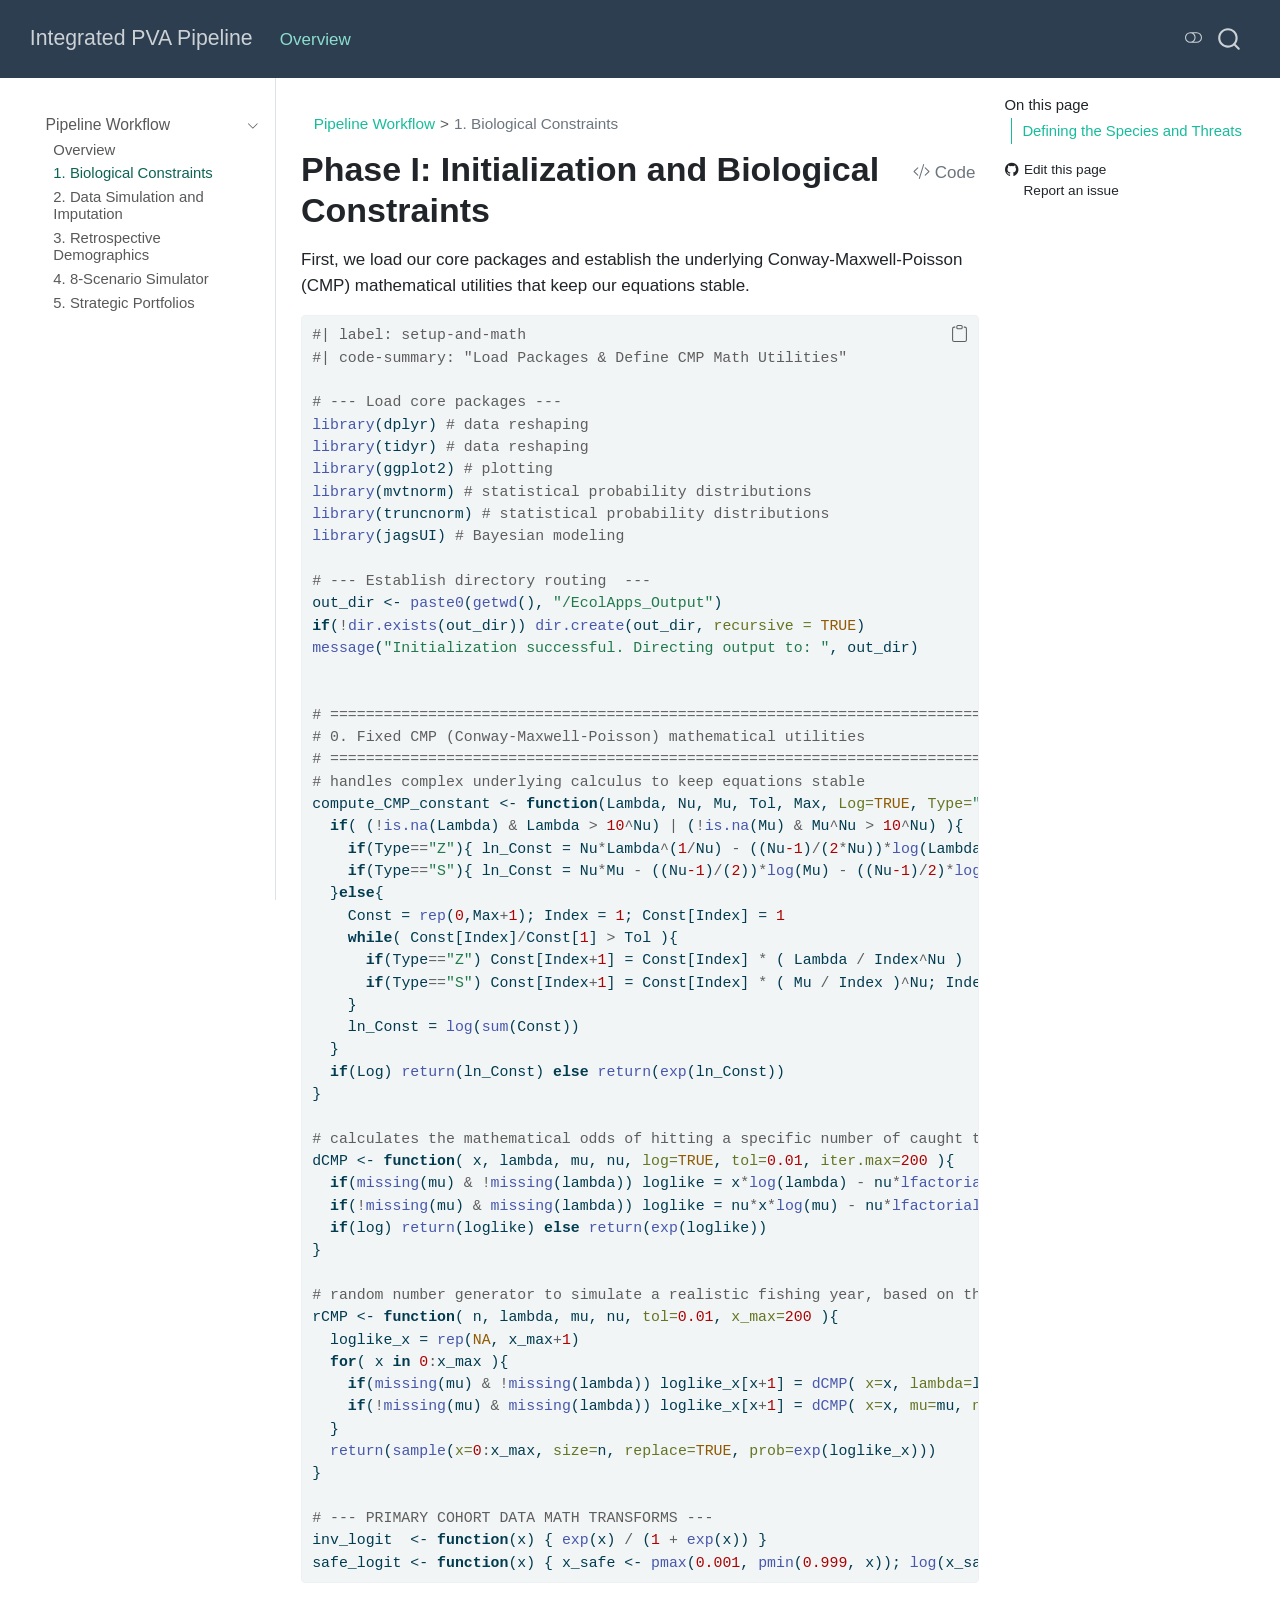
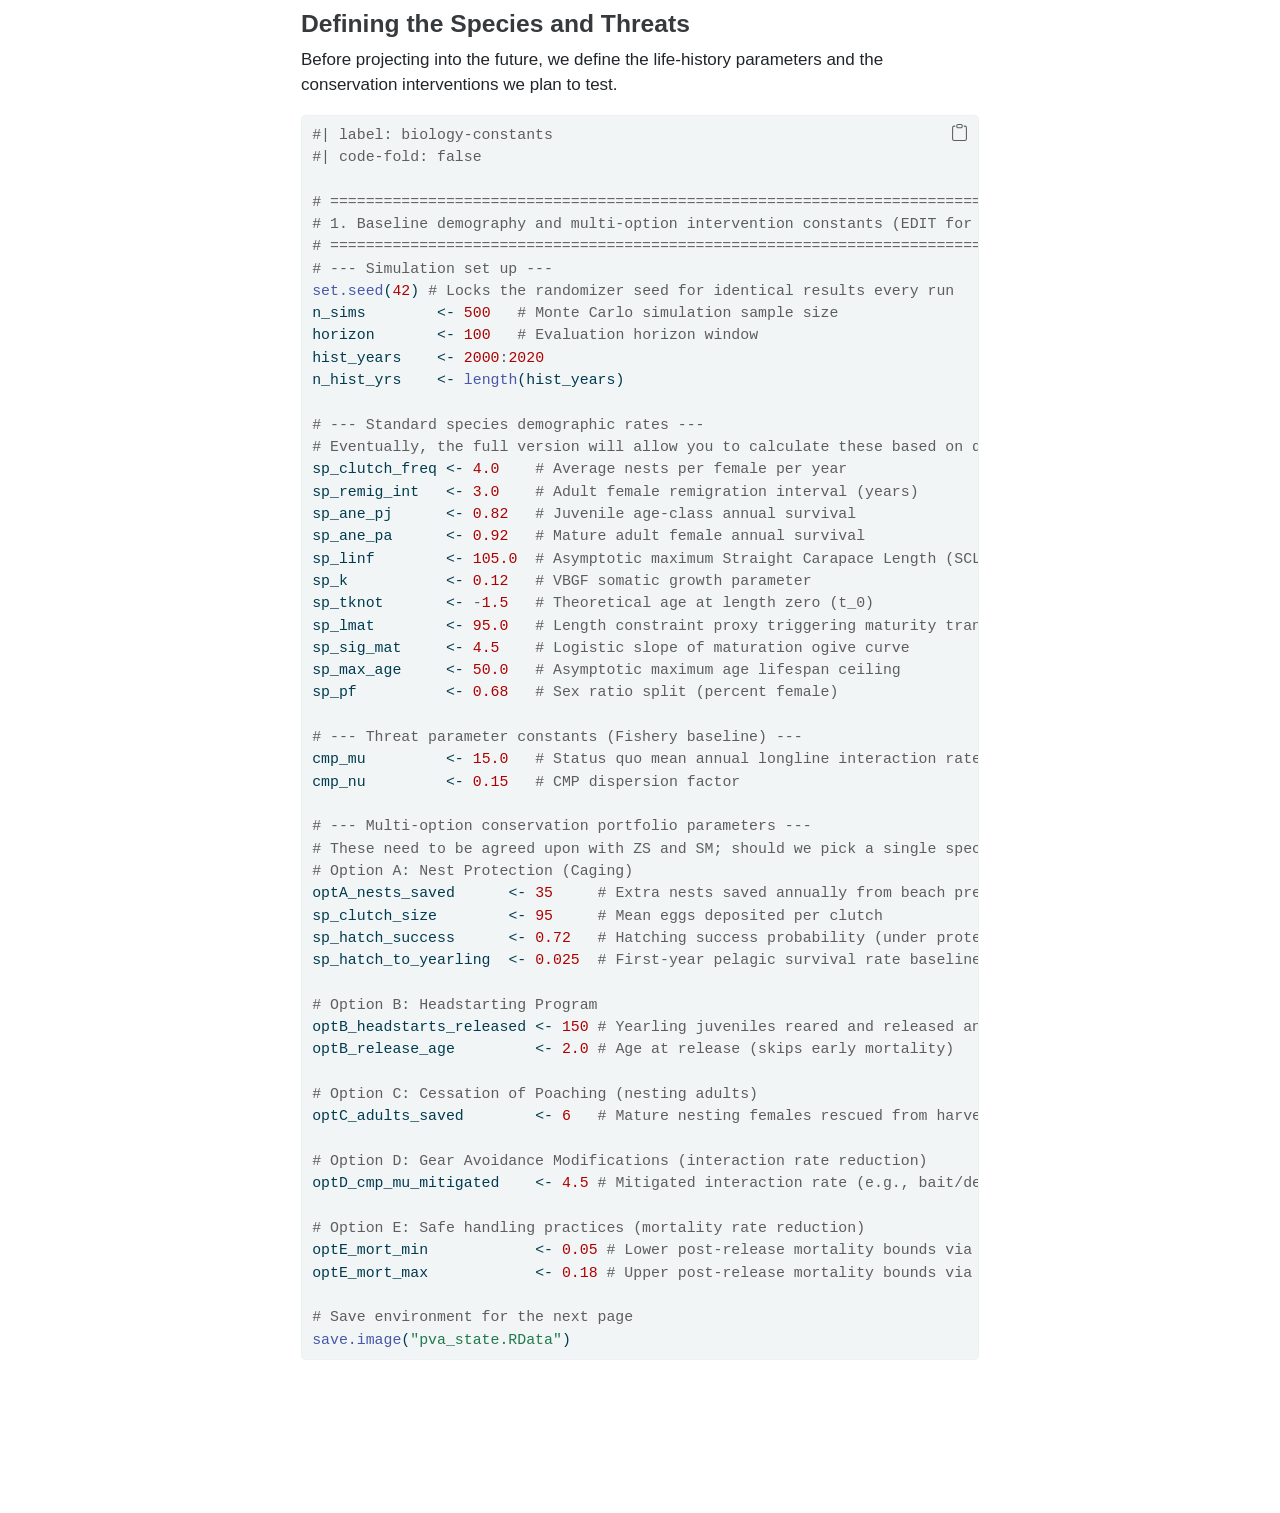
==== commit 5b0c9049: "Updating to include images" ====
--- a/docs/01-setup.html
+++ b/docs/01-setup.html
@@ -344,7 +344,7 @@
           <li class="sidebar-item">
   <div class="sidebar-item-container"> 
   <a href="./02-data.html" class="sidebar-item-text sidebar-link">
- <span class="menu-text">2. Virtual Reality (JAGS)</span></a>
+ <span class="menu-text">2. Data Simulation and Imputation</span></a>
   </div>
 </li>
           <li class="sidebar-item">
